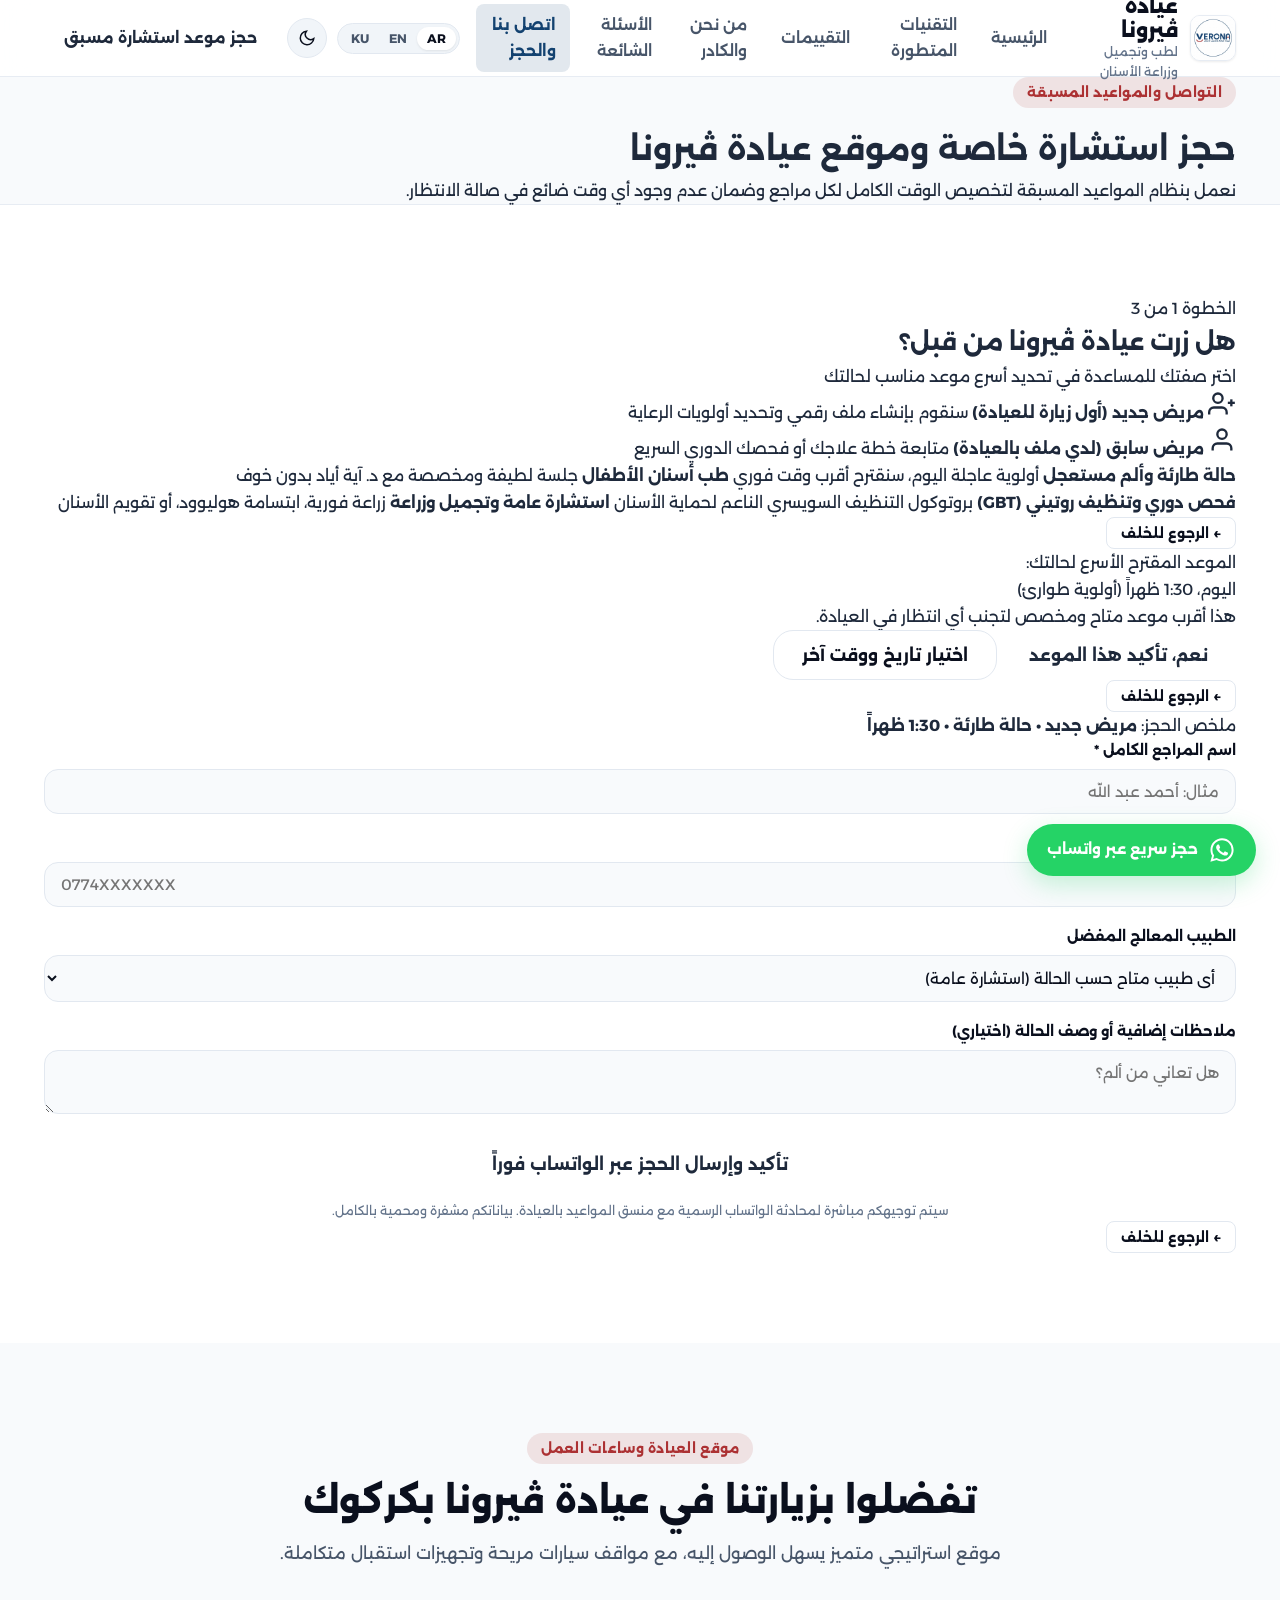
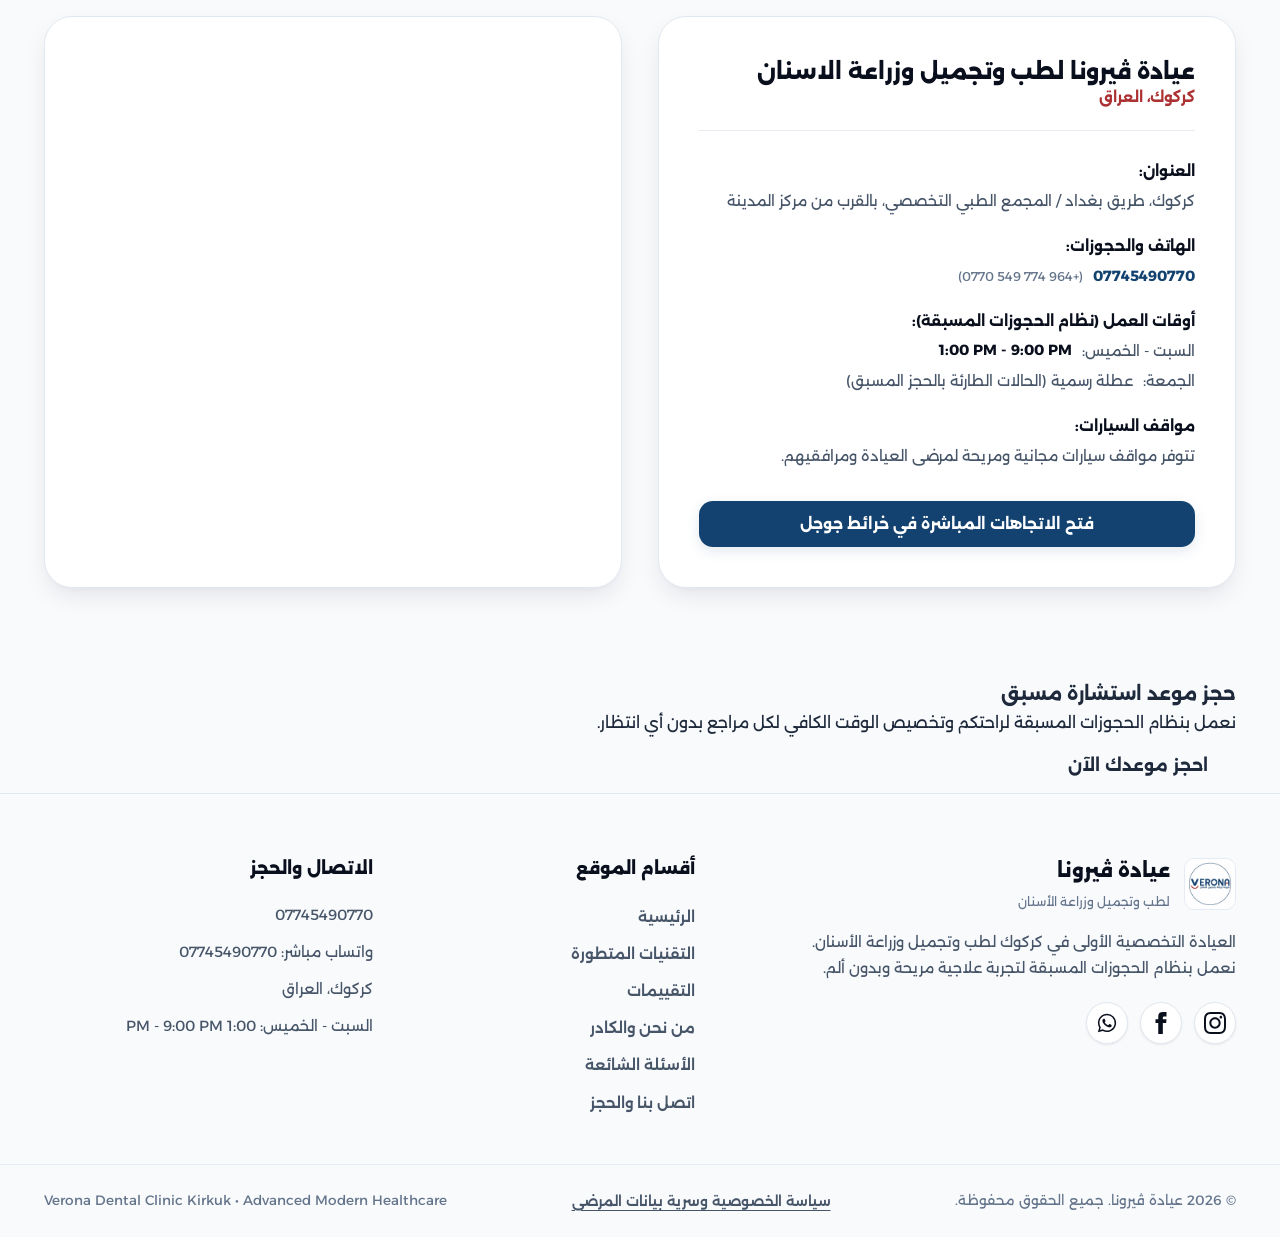
==== contact.html @ c7dfeefe "Revamp hero CTAs, redesign reviews to match Image 2, add FAQ matching Image 3, add doctors CV dropdo" ====
<!DOCTYPE html>
<html lang="ar" dir="rtl" data-theme="light">

<head>
  <meta charset="UTF-8">
  <meta name="viewport" content="width=device-width, initial-scale=1.0, maximum-scale=5.0">
  <meta http-equiv="X-UA-Compatible" content="ie=edge">

  <title>حجز موعد واتصل بنا | عيادة ڤيرونا لطب وتجميل وزراعة الاسنان | كركوك</title>
  <meta name="description"
    content="احجز موعدك المسبق في عيادة ڤيرونا التخصصية لطب وتجميل وزراعة الأسنان في كركوك. نظام مواعيد مسبقة دقيق بدون انتظار، أوقات العمل من 1:00 ظهراً إلى 9:00 مساءً.">
  <meta name="keywords"
    content="حجز موعد عيادة فيرونا, موقع عيادة فيرونا كركوك, اوقات عمل عيادة فيرونا, ارقام عيادة فيرونا, كركوك">

  <link rel="icon" type="image/jpeg" href="assets/logo-white-bg.jpg">
  <link rel="apple-touch-icon" href="assets/logo-white-bg.jpg">

  <link rel="preconnect" href="https://fonts.googleapis.com">
  <link rel="preconnect" href="https://fonts.gstatic.com" crossorigin>
  <link
    href="https://fonts.googleapis.com/css2?family=Alexandria:wght@300;400;500;600;700;800&family=Cinzel:wght@600;700;800&family=Plus+Jakarta+Sans:wght@400;500;600;700;800&family=Vazirmatn:wght@300;400;500;600;700;800&display=swap"
    rel="stylesheet">

  <link rel="stylesheet" href="styles.css">
</head>

<body>

  <nav class="main-navbar" id="navbar">
    <div class="container navbar-container">

      <a href="index.html" class="brand-link" aria-label="Verona Home">
        <img src="assets/logo-white-bg.jpg" alt="Verona Clinic Logo" class="brand-logo light-logo" width="46"
          height="46">
        <img src="assets/logo-black-bg.jpg" alt="Verona Clinic Logo" class="brand-logo dark-logo" width="46"
          height="46">
        <div class="brand-text">
          <span class="brand-name" data-i18n="brand_name">عيادة ڤيرونا</span>
          <span class="brand-subtitle" data-i18n="brand_tagline">لطب وتجميل وزراعة الأسنان</span>
        </div>
      </a>

      <div class="nav-menu" id="navMenu">
        <a href="index.html" class="nav-item" data-i18n="nav_home">الرئيسية</a>
        <a href="index.html#tech" class="nav-item" data-i18n="nav_tech">التقنيات المتطورة</a>
        <a href="index.html#reviews" class="nav-item" data-i18n="nav_reviews">التقييمات</a>
        <a href="index.html#about" class="nav-item" data-i18n="nav_about">من نحن والكادر</a>
        <a href="index.html#faq" class="nav-item" data-i18n="nav_faq">الأسئلة الشائعة</a>
        <a href="contact.html" class="nav-item active" data-i18n="nav_contact">اتصل بنا والحجز</a>
      </div>

      <div class="nav-actions">

        <div class="lang-switcher">
          <button type="button" class="lang-btn active" data-lang="ar" title="العربية">AR</button>
          <button type="button" class="lang-btn" data-lang="en" title="English">EN</button>
          <button type="button" class="lang-btn" data-lang="ku" title="کوردی سۆرانی">KU</button>
        </div>

        <button type="button" class="theme-toggle-btn" id="themeToggle" aria-label="Toggle Theme">
          <svg class="sun-icon" viewBox="0 0 24 24" fill="none" stroke="currentColor" stroke-width="2">
            <circle cx="12" cy="12" r="5"></circle>
            <line x1="12" y1="1" x2="12" y2="3"></line>
            <line x1="12" y1="21" x2="12" y2="23"></line>
            <line x1="4.22" y1="4.22" x2="5.64" y2="5.64"></line>
            <line x1="18.36" y1="18.36" x2="19.78" y2="19.78"></line>
            <line x1="1" y1="12" x2="3" y2="12"></line>
            <line x1="21" y1="12" x2="23" y2="12"></line>
            <line x1="4.22" y1="19.78" x2="5.64" y2="18.36"></line>
            <line x1="18.36" y1="5.64" x2="19.78" y2="4.22"></line>
          </svg>
          <svg class="moon-icon" viewBox="0 0 24 24" fill="none" stroke="currentColor" stroke-width="2">
            <path d="M21 12.79A9 9 0 1 1 11.21 3 7 7 0 0 0 21 12.79z"></path>
          </svg>
        </button>

        <a href="contact.html#booking" class="btn btn-green-nav nav-cta-btn" data-i18n="hero_book_cta">حجز موعد استشارة مسبق</a>

        <button type="button" class="mobile-toggle-btn" id="mobileMenuBtn" aria-label="Open Navigation Menu">
          <span></span><span></span><span></span>
        </button>
      </div>
    </div>

    <div class="mobile-nav-drawer" id="mobileDrawer">
      <div class="mobile-nav-links">
        <a href="index.html" class="mobile-nav-item" data-i18n="nav_home">الرئيسية</a>
        <a href="index.html#tech" class="mobile-nav-item" data-i18n="nav_tech">التقنيات المتطورة</a>
        <a href="index.html#reviews" class="mobile-nav-item" data-i18n="nav_reviews">التقييمات</a>
        <a href="index.html#about" class="mobile-nav-item" data-i18n="nav_about">من نحن والكادر</a>
        <a href="index.html#faq" class="mobile-nav-item" data-i18n="nav_faq">الأسئلة الشائعة</a>
        <a href="contact.html" class="mobile-nav-item active" data-i18n="nav_contact">اتصل بنا والحجز</a>
        <a href="contact.html#booking" class="btn btn-green-nav mobile-cta-btn" data-i18n="hero_book_cta">حجز موعد استشارة مسبق</a>
      </div>
    </div>
  </nav>

  <header class="page-header">
    <div class="container text-center">
      <span class="section-tag" data-i18n="contact_page_tag">التواصل والمواعيد المسبقة</span>
      <h1 class="page-title" data-i18n="contact_page_title">حجز استشارة خاصة وموقع عيادة ڤيرونا</h1>
      <p class="page-subtitle" data-i18n="contact_page_sub">
        نعمل بنظام المواعيد المسبقة لتخصيص الوقت الكامل لكل مراجع وضمان عدم وجود أي وقت ضائع في صالة الانتظار.
      </p>
    </div>
  </header>

  <section class="booking-section" id="booking">
    <div class="container">
      <div class="booking-wizard-card">
        <div class="wizard-header text-center">
          <span class="wizard-step-badge" id="wizardStepBadge" data-i18n="wizard_step_badge">الخطوة 1 من 3</span>
          <h2 class="wizard-title" id="wizardTitle" data-i18n="step1_title">هل زرت عيادة ڤيرونا من قبل؟</h2>
          <p class="wizard-sub" id="wizardSub" data-i18n="step1_sub">اختر صفتك للمساعدة في تحديد أسرع موعد مناسب لحالتك</p>
        </div>

        <form id="smartBookingForm" class="smart-booking-form">

          <div class="wizard-pane active" id="panePatientType">
            <div class="patient-type-grid">
              <button type="button" class="type-card" data-patient-type="new">
                <span class="type-icon-circle">
                  <svg viewBox="0 0 24 24" width="28" height="28" fill="none" stroke="currentColor" stroke-width="2">
                    <path d="M16 21v-2a4 4 0 0 0-4-4H5a4 4 0 0 0-4 4v2"></path>
                    <circle cx="8.5" cy="7" r="4"></circle>
                    <line x1="20" y1="8" x2="20" y2="14"></line>
                    <line x1="23" y1="11" x2="17" y2="11"></line>
                  </svg>
                </span>
                <strong class="type-title" data-i18n="opt_new_patient">مريض جديد (أول زيارة للعيادة)</strong>
                <span class="type-desc" data-i18n="opt_new_patient_desc">سنقوم بإنشاء ملف رقمي وتحديد أولويات الرعاية</span>
              </button>

              <button type="button" class="type-card" data-patient-type="returning">
                <span class="type-icon-circle">
                  <svg viewBox="0 0 24 24" width="28" height="28" fill="none" stroke="currentColor" stroke-width="2">
                    <path d="M20 21v-2a4 4 0 0 0-4-4H8a4 4 0 0 0-4 4v2"></path>
                    <circle cx="12" cy="7" r="4"></circle>
                  </svg>
                </span>
                <strong class="type-title" data-i18n="opt_returning_patient">مريض سابق (لدي ملف بالعيادة)</strong>
                <span class="type-desc" data-i18n="opt_returning_patient_desc">متابعة خطة علاجك أو فحصك الدوري السريع</span>
              </button>
            </div>
          </div>

          <div class="wizard-pane" id="paneCareReason">
            <div class="care-reason-grid">
              <button type="button" class="reason-card reason-emergency" data-care-category="emergency">
                <span class="reason-indicator indicator-red"></span>
                <div>
                  <strong class="reason-title" data-i18n="care_emergency">حالة طارئة وألم مستعجل</strong>
                  <span class="reason-desc" data-i18n="care_emergency_desc">أولوية عاجلة اليوم، سنقترح أقرب وقت فوري</span>
                </div>
              </button>

              <button type="button" class="reason-card" data-care-category="child">
                <span class="reason-indicator indicator-blue"></span>
                <div>
                  <strong class="reason-title" data-i18n="care_child">طب أسنان الأطفال</strong>
                  <span class="reason-desc" data-i18n="care_child_desc">جلسة لطيفة ومخصصة مع د. آية أياد بدون خوف</span>
                </div>
              </button>

              <button type="button" class="reason-card" data-care-category="recare">
                <span class="reason-indicator indicator-green"></span>
                <div>
                  <strong class="reason-title" data-i18n="care_recare">فحص دوري وتنظيف روتيني (GBT)</strong>
                  <span class="reason-desc" data-i18n="care_recare_desc">بروتوكول التنظيف السويسري الناعم لحماية الأسنان</span>
                </div>
              </button>

              <button type="button" class="reason-card" data-care-category="general">
                <span class="reason-indicator indicator-purple"></span>
                <div>
                  <strong class="reason-title" data-i18n="care_general">استشارة عامة وتجميل وزراعة</strong>
                  <span class="reason-desc" data-i18n="care_general_desc">زراعة فورية، ابتسامة هوليوود، أو تقويم الأسنان</span>
                </div>
              </button>
            </div>
            <div class="wizard-back-row">
              <button type="button" class="btn btn-outline btn-sm wizard-back-btn" data-back-to="panePatientType" data-i18n="btn_back">← الرجوع للخلف</button>
            </div>
          </div>

          <div class="wizard-pane" id="paneSlotSelection">
            <div class="suggested-slot-box">
              <span class="suggested-tag" data-i18n="suggested_slot_label">الموعد المقترح الأسرع لحالتك:</span>
              <div class="suggested-time-display" id="suggestedSlotText">اليوم، 1:30 ظهراً (أولوية طوارئ)</div>
              <p class="suggested-note" id="suggestedSlotNote">هذا أقرب موعد متاح ومخصص لتجنب أي انتظار في العيادة.</p>
              
              <div class="suggested-actions">
                <button type="button" class="btn btn-green-nav btn-lg" id="btnAcceptSuggested" data-i18n="btn_accept_suggested">نعم، تأكيد هذا الموعد</button>
                <button type="button" class="btn btn-outline btn-lg" id="btnShowCustomSlot" data-i18n="btn_choose_custom">اختيار تاريخ ووقت آخر</button>
              </div>
            </div>

            <div class="custom-slot-picker" id="customSlotPicker" hidden>
              <h4 class="picker-heading" data-i18n="custom_picker_heading">اختر التاريخ والفترة المناسبة (أوقات العمل 1:00 ظهراً - 9:00 مساءً)</h4>
              <div class="picker-row">
                <div class="form-group col-6">
                  <label for="bookingCustomDate" class="form-label" data-i18n="custom_date_label">اختر التاريخ المطلوب (السبت - الخميس)</label>
                  <input type="date" id="bookingCustomDate" class="form-input">
                </div>
                <div class="form-group col-6">
                  <label for="bookingCustomTime" class="form-label" data-i18n="custom_time_label">اختر الوقت المفضل</label>
                  <select id="bookingCustomTime" class="form-select">
                    <option value="1:00 PM">1:00 ظهراً</option>
                    <option value="1:30 PM">1:30 ظهراً</option>
                    <option value="2:00 PM">2:00 ظهراً</option>
                    <option value="2:30 PM">2:30 ظهراً</option>
                    <option value="3:00 PM">3:00 عصراً</option>
                    <option value="3:30 PM">3:30 عصراً</option>
                    <option value="4:00 PM">4:00 عصراً</option>
                    <option value="4:30 PM">4:30 عصراً</option>
                    <option value="5:00 PM">5:00 مساءً</option>
                    <option value="5:30 PM">5:30 مساءً</option>
                    <option value="6:00 PM">6:00 مساءً</option>
                    <option value="6:30 PM">6:30 مساءً</option>
                    <option value="7:00 PM">7:00 مساءً</option>
                    <option value="7:30 PM">7:30 مساءً</option>
                    <option value="8:00 PM">8:00 مساءً</option>
                    <option value="8:30 PM">8:30 مساءً</option>
                  </select>
                </div>
              </div>
              <button type="button" class="btn btn-green-nav btn-block" id="btnConfirmCustomSlot" data-i18n="btn_continue_to_details">متابعة لتأكيد بيانات المريض ←</button>
            </div>

            <div class="wizard-back-row">
              <button type="button" class="btn btn-outline btn-sm wizard-back-btn" id="btnBackFromSlot" data-i18n="btn_back">← الرجوع للخلف</button>
            </div>
          </div>

          <div class="wizard-pane" id="panePatientDetails">
            <div class="booking-summary-strip" id="bookingSummaryStrip">
              <span class="summary-label" data-i18n="summary_badge">ملخص الحجز:</span>
              <strong id="summaryText">مريض جديد • حالة طارئة • 1:30 ظهراً</strong>
            </div>

            <div class="form-group">
              <label for="wizardPatientName" class="form-label" data-i18n="form_name_label">اسم المراجع الكامل *</label>
              <input type="text" id="wizardPatientName" class="form-input" placeholder="مثال: أحمد عبد الله" required>
            </div>

            <div class="form-group">
              <label for="wizardPatientPhone" class="form-label" data-i18n="form_phone_label">رقم الهاتف (الواتساب) *</label>
              <input type="tel" id="wizardPatientPhone" class="form-input phone-ltr" placeholder="0774XXXXXXX" dir="ltr" required>
            </div>

            <div class="form-group">
              <label for="wizardDoctorSelect" class="form-label" data-i18n="form_doctor_label">الطبيب المعالج المفضل</label>
              <select id="wizardDoctorSelect" class="form-select">
                <option value="أي طبيب متاح حسب الحالة" data-i18n="doc_opt_any">أي طبيب متاح حسب الحالة (استشارة عامة)</option>
                <option value="د. أسامة الحسين - زراعة وتجميل الأسنان" data-i18n="doc_opt_osama">د. أسامة الحسين - زراعة وتجميل الأسنان</option>
                <option value="د. نور نصرالله - تقويم وتجميل الأسنان" data-i18n="doc_opt_noor">د. نور نصرالله - تقويم وتجميل الأسنان</option>
                <option value="د. زيد - جراحة الفم والفكين والزراعة" data-i18n="doc_opt_zaid">د. زيد - جراحة الفم والفكين والزراعة</option>
                <option value="د. محمد - علاج العصب والترميم المجهري" data-i18n="doc_opt_mohammed">د. محمد - علاج العصب والترميم المجهري</option>
                <option value="د. أنس - ابتسامة هوليوود والعدسات" data-i18n="doc_opt_anas">د. أنس - ابتسامة هوليوود والعدسات</option>
                <option value="د. آية أياد - طب أسنان الأطفال" data-i18n="doc_opt_aya">د. آية أياد - طب أسنان الأطفال</option>
              </select>
            </div>

            <div class="form-group">
              <label for="wizardNotes" class="form-label" data-i18n="form_notes_label">ملاحظات إضافية أو وصف الحالة (اختياري)</label>
              <textarea id="wizardNotes" class="form-textarea" rows="2" placeholder="هل تعاني من ألم؟"></textarea>
            </div>

            <button type="submit" class="btn btn-green-nav btn-block btn-lg" id="wizardSubmitBtn" data-i18n="btn_confirm_whatsapp">
              تأكيد وإرسال الحجز عبر الواتساب فوراً
            </button>
            
            <p class="form-disclaimer" data-i18n="form_disclaimer">
              سيتم توجيهكم مباشرة لمحادثة الواتساب الرسمية مع منسق المواعيد بالعيادة. بياناتكم مشفرة ومحمية بالكامل.
            </p>

            <div class="wizard-back-row">
              <button type="button" class="btn btn-outline btn-sm wizard-back-btn" data-back-to="paneSlotSelection" data-i18n="btn_back">← الرجوع لاختيار الوقت</button>
            </div>
          </div>

        </form>
      </div>
    </div>
  </section>

  <section class="location-section" id="location">
    <div class="container">
      <div class="section-header text-center">
        <span class="section-tag" data-i18n="location_tag">موقع العيادة وساعات العمل</span>
        <h2 class="section-title" data-i18n="location_title">تفضلوا بزيارتنا في عيادة ڤيرونا بكركوك</h2>
        <p class="section-subtitle" data-i18n="location_desc">
          موقع استراتيجي متميز يسهل الوصول إليه، مع مواقف سيارات مريحة وتجهيزات استقبال متكاملة.
        </p>
      </div>

      <div class="location-grid">

        <div class="location-info-card">
          <div class="info-card-header">
            <div>
              <h3 class="info-clinic-title" data-i18n="location_clinic_title">عيادة ڤيرونا لطب وتجميل وزراعة الاسنان</h3>
              <p class="info-clinic-city" data-i18n="location_clinic_city">كركوك، العراق</p>
            </div>
          </div>

          <div class="location-details-list">
            <div class="detail-item">
              <div class="detail-text">
                <strong data-i18n="loc_address_label">العنوان:</strong>
                <span data-i18n="loc_address_val">كركوك، طريق بغداد / المجمع الطبي التخصصي، بالقرب من مركز المدينة</span>
              </div>
            </div>

            <div class="detail-item">
              <div class="detail-text">
                <strong data-i18n="loc_phone_label">الهاتف والحجوزات:</strong>
                <a href="tel:07745490770" class="detail-link phone-ltr"><bdi dir="ltr">07745490770</bdi></a>
                <span class="intl-hint">(+964 774 549 0770)</span>
              </div>
            </div>

            <div class="detail-item">
              <div class="detail-text">
                <strong data-i18n="loc_hours_label">أوقات العمل (نظام الحجوزات المسبقة):</strong>
                <div class="hours-row">
                  <span data-i18n="hours_days">السبت - الخميس:</span>
                  <strong class="hours-val"><bdi dir="ltr">1:00 PM - 9:00 PM</bdi></strong>
                </div>
                <div class="hours-row">
                  <span data-i18n="hours_friday">الجمعة:</span>
                  <span class="hours-val" data-i18n="hours_fri_val">عطلة رسمية (الحالات الطارئة بالحجز المسبق)</span>
                </div>
              </div>
            </div>

            <div class="detail-item">
              <div class="detail-text">
                <strong data-i18n="loc_parking_label">مواقف السيارات:</strong>
                <span data-i18n="loc_parking_val">تتوفر مواقف سيارات مجانية ومريحة لمرضى العيادة ومرافقيهم.</span>
              </div>
            </div>
          </div>

          <div class="location-actions">
            <a href="https://www.google.com/maps/place/%D8%B9%D9%8A%D8%A7%D8%AF%D8%A9+%DA%A4%D9%8A%D8%B1%D9%88%D9%86%D8%A7+%D9%84%D8%B7%D8%A8+%D9%88+%D8%AA%D8%AC%D9%85%D9%8A%D9%84+%D9%88+%D8%B2%D8%B1%D8%A7%D8%B9%D8%A9+%D8%A7%D9%84%D8%A7%D8%B3%D9%86%D8%A7%D9%86%E2%80%AD/@35.4289309,44.3629447,17z/data=!3m1!4b1!4m6!3m5!1s0x1554d797b5e53797:0x9507788a23d69f08!8m2!3d35.4289309!4d44.3629447!16s%2Fg%2F11sc1wsrzy?authuser=1&entry=ttu&g_ep=EgoyMDI2MTAyMC4wIKXMDSoASAFQAw%3D%3D"
              target="_blank" rel="noopener noreferrer" class="btn btn-primary btn-block" data-i18n="btn_open_google_maps">
              فتح الاتجاهات المباشرة في خرائط جوجل
            </a>
          </div>
        </div>

        <div class="location-map-wrap">
          <iframe src="https://maps.google.com/maps?q=35.4289309,44.3629447&hl=ar&z=17&output=embed" width="100%"
            height="100%" allowfullscreen="" loading="lazy" referrerpolicy="no-referrer-when-downgrade"
            title="Verona Dental Clinic Kirkuk Location Map">
          </iframe>
        </div>
      </div>
    </div>
  </section>

  <section class="page-end-cta">
    <div class="container text-center">
      <h3 class="end-cta-title" data-i18n="end_cta_title">حجز موعد استشارة مسبق</h3>
      <p class="end-cta-desc" data-i18n="end_cta_desc">
        نعمل بنظام الحجوزات المسبقة لراحتكم وتخصيص الوقت الكافي لكل مراجع بدون أي انتظار.
      </p>
      <a href="contact.html#booking" class="btn btn-green-nav btn-lg" data-i18n="btn_end_book">احجز موعدك الآن</a>
    </div>
  </section>

  <footer class="site-footer">
    <div class="container footer-container">
      <div class="footer-col footer-brand-col">
        <div class="footer-logo-row">
          <img src="assets/logo-white-bg.jpg" alt="Verona Clinic Logo" class="footer-logo light-logo" width="52"
            height="52">
          <img src="assets/logo-black-bg.jpg" alt="Verona Clinic Logo" class="footer-logo dark-logo" width="52"
            height="52">
          <div>
            <h3 class="footer-title" data-i18n="brand_name">عيادة ڤيرونا</h3>
            <span class="footer-subtitle" data-i18n="brand_tagline">لطب وتجميل وزراعة الأسنان</span>
          </div>
        </div>
        <p class="footer-desc" data-i18n="footer_desc">
          العيادة التخصصية الأولى في كركوك لطب وتجميل وزراعة الأسنان. نعمل بنظام الحجوزات المسبقة لتجربة علاجية مريحة
          وبدون ألم.
        </p>
        <div class="footer-social-links">
          <a href="https://www.instagram.com/verona.kirkuk?igsh=dzFpeHZpZjNlZ2Fk" target="_blank"
            rel="noopener noreferrer" class="social-circle" aria-label="Instagram">
            <svg viewBox="0 0 24 24" fill="currentColor" width="20" height="20">
              <path
                d="M12 2.163c3.204 0 3.584.012 4.85.07 3.252.148 4.771 1.691 4.919 4.919.058 1.265.069 1.645.069 4.849 0 3.205-.012 3.584-.069 4.849-.149 3.225-1.664 4.771-4.919 4.919-1.266.058-1.644.07-4.85.07-3.204 0-3.584-.012-4.849-.07-3.26-.149-4.771-1.699-4.919-4.92-.058-1.265-.07-1.644-.07-4.849 0-3.204.013-3.583.07-4.849.149-3.227 1.664-4.771 4.919-4.919 1.266-.057 1.645-.069 4.849-.069zm0-2.163c-3.259 0-3.667.014-4.947.072-4.358.2-6.78 2.618-6.98 6.98-.059 1.281-.073 1.689-.073 4.948 0 3.259.014 3.668.072 4.948.2 4.358 2.618 6.78 6.98 6.98 1.281.058 1.689.072 4.948.072 3.259 0 3.668-.014 4.948-.072 4.354-.2 6.782-2.618 6.979-6.98.059-1.28.073-1.689.073-4.948 0-3.259-.014-3.667-.072-4.947-.196-4.354-2.617-6.78-6.979-6.98-1.281-.059-1.69-.073-4.949-.073zm0 5.838c-3.403 0-6.162 2.759-6.162 6.162s2.759 6.163 6.162 6.163 6.162-2.759 6.162-6.163c0-3.403-2.759-6.162-6.162-6.162zm0 10.162c-2.209 0-4-1.79-4-4 0-2.209 1.791-4 4-4s4 1.791 4 4c0 2.21-1.791 4-4 4zm6.406-11.845c-.796 0-1.441.645-1.441 1.44s.645 1.44 1.441 1.44c.795 0 1.439-.645 1.439-1.44s-.644-1.44-1.439-1.44z" />
            </svg>
          </a>
          <a href="https://www.facebook.com/verona.kirkuk/" target="_blank" rel="noopener noreferrer"
            class="social-circle" aria-label="Facebook">
            <svg viewBox="0 0 24 24" fill="currentColor" width="20" height="20">
              <path
                d="M9 8H6v4h3v12h5V12h3.642L18 8h-4V6.333C14 5.374 14.5 5 15.67 5H18V0h-3.808C10.597 0 9 1.583 9 4.615V8z" />
            </svg>
          </a>
          <a href="https://wa.me/9647745490770" target="_blank" rel="noopener noreferrer" class="social-circle"
            aria-label="WhatsApp">
            <svg viewBox="0 0 24 24" fill="currentColor" width="20" height="20">
              <path
                d="M19.05 4.91A9.816 9.816 0 0 0 12.04 2c-5.46 0-9.91 4.45-9.91 9.91 0 1.75.46 3.45 1.32 4.95L2.05 22l5.25-1.38c1.45.79 3.08 1.21 4.74 1.21 5.46 0 9.91-4.45 9.91-9.91 0-2.65-1.03-5.14-2.9-7.01zm-7.01 15.24c-1.48 0-2.93-.4-4.2-1.15l-.3-.18-3.12.82.83-3.04-.2-.31a8.188 8.188 0 0 1-1.26-4.38c0-4.54 3.7-8.24 8.24-8.24 2.2 0 4.27.86 5.82 2.42a8.183 8.183 0 0 1 2.41 5.83c.01 4.54-3.69 8.23-8.23 8.23zm4.52-6.16c-.25-.12-1.47-.72-1.69-.81-.23-.08-.39-.12-.56.12-.17.25-.64.81-.78.98-.15.17-.29.19-.54.06-.25-.12-1.05-.39-2-1.23-.74-.66-1.23-1.47-1.38-1.72-.14-.25-.02-.38.11-.51.11-.11.25-.29.37-.43.12-.15.17-.25.25-.42.08-.17.04-.31-.02-.44-.06-.12-.56-1.34-.76-1.84-.2-.48-.41-.42-.56-.43h-.48c-.17 0-.44.06-.66.31-.23.25-.88.86-.88 2.09s.9 2.43 1.02 2.6c.12.17 1.77 2.7 4.28 3.79.6.26 1.07.41 1.43.53.6.19 1.15.16 1.58.1.48-.07 1.47-.6 1.68-1.18.21-.58.21-1.07.15-1.18-.07-.12-.23-.19-.48-.31z" />
            </svg>
          </a>
        </div>
      </div>

      <div class="footer-col">
        <h4 class="footer-col-title" data-i18n="footer_nav_title">أقسام الموقع</h4>
        <ul class="footer-nav-list">
          <li><a href="index.html" class="footer-nav-btn" data-i18n="nav_home">الرئيسية</a></li>
          <li><a href="index.html#tech" class="footer-nav-btn" data-i18n="nav_tech">التقنيات المتطورة</a></li>
          <li><a href="index.html#reviews" class="footer-nav-btn" data-i18n="nav_reviews">التقييمات</a></li>
          <li><a href="index.html#about" class="footer-nav-btn" data-i18n="nav_about">من نحن والكادر</a></li>
          <li><a href="index.html#faq" class="footer-nav-btn" data-i18n="nav_faq">الأسئلة الشائعة</a></li>
          <li><a href="contact.html" class="footer-nav-btn" data-i18n="nav_contact">اتصل بنا والحجز</a></li>
        </ul>
      </div>

      <div class="footer-col">
        <h4 class="footer-col-title" data-i18n="footer_contact_title">الاتصال والحجز</h4>
        <div class="footer-contact-info">
          <p>
            <a href="tel:07745490770" class="phone-ltr"><bdi dir="ltr">07745490770</bdi></a>
          </p>
          <p>
            <a href="https://wa.me/9647745490770" target="_blank" rel="noopener noreferrer">واتساب مباشر: <bdi
                dir="ltr">07745490770</bdi></a>
          </p>
          <p>
            <span>كركوك، العراق</span>
          </p>
          <p>
            <span>السبت - الخميس: 1:00 PM - 9:00 PM</span>
          </p>
        </div>
      </div>
    </div>

    <div class="footer-bottom">
      <div class="container footer-bottom-container">
        <p class="copy-text">
          &copy; <span id="currentYear">2026</span> <span data-i18n="brand_name">عيادة ڤيرونا لطب وتجميل وزراعة
            الأسنان</span>. جميع الحقوق محفوظة.
        </p>
        <button type="button" class="footer-privacy-btn" id="privacyPolicyBtn" data-i18n="footer_privacy">
          سياسة الخصوصية وسرية بيانات المرضى
        </button>
        <p class="designer-text">
          Verona Dental Clinic Kirkuk • Advanced Modern Healthcare
        </p>
      </div>
    </div>
  </footer>

  <div class="privacy-modal" id="privacyModal" role="dialog" aria-modal="true" aria-labelledby="privacyModalTitle"
    hidden>
    <div class="privacy-modal-backdrop" id="privacyBackdrop"></div>
    <div class="privacy-modal-dialog">
      <div class="privacy-modal-header">
        <h3 class="privacy-modal-title" id="privacyModalTitle" data-i18n="privacy_title">سياسة الخصوصية وسرية بيانات المرضى</h3>
        <button type="button" class="privacy-modal-close" id="privacyCloseX" aria-label="Close">&times;</button>
      </div>
      <div class="privacy-modal-body">
        <p class="privacy-intro" data-i18n="privacy_intro">
          نلتزم في عيادة ڤيرونا التزاماً صارماً بأعلى معايير الأمانة الطبية وسرية بيانات مراجعينا الكرام.
        </p>
        <ul class="privacy-list">
          <li data-i18n="privacy_point_1">المعلومات الطبية والشخصية (الاسم، رقم الهاتف، التشخيص، صور الأشعة) تُعامل بسرية مهنية تامة ومحفوظة ضمن السجلات الطبية للعيادة فقط.</li>
          <li data-i18n="privacy_point_2">يتم استخدام رقم الهاتف للتواصل عبر الواتساب لتنسيق مواعيد الجلسات وإرسال التذكيرات والاستشارات الطبية المتعلقة بعلاجك فقط.</li>
          <li data-i18n="privacy_point_3">نضمن عدم بيع أو تأجير أو مشاركة بيانات مراجعينا مع أي طرف ثالث أو شركات إعلانية تحت أي ظرف.</li>
          <li data-i18n="privacy_point_4">حقوق المراجع: يحق لك في أي وقت تعديل بياناتك أو إلغاء مواعيدك أو طلب حذف بياناتك من خلال التواصل المباشر مع إدارة العيادة.</li>
        </ul>
      </div>
      <div class="privacy-modal-footer">
        <button type="button" class="btn btn-primary btn-sm" id="privacyCloseBtn" data-i18n="privacy_close_btn">إغلاق نافذة الخصوصية</button>
      </div>
    </div>
  </div>

  <a href="https://wa.me/9647745490770?text=%D9%85%D8%B1%D8%AD%D8%A8%D8%A7%D9%8B%20%D8%B9%D9%8A%D8%A7%D8%AF%D8%A9%20%DA%A4%D9%8A%D8%B1%D9%88%D9%86%D8%A7%D8%8C%20%D8%A3%D9%88%D8%AF%20%D8%AD%D8%AC%D8%B2%20%D9%85%D9%88%D8%B9%D8%AF%20%D8%A7%D8%B3%D8%AA%D8%B4%D8%A7%D8%B1%D8%A9"
    target="_blank" rel="noopener noreferrer" class="floating-wa-btn" aria-label="Chat on WhatsApp">
    <svg viewBox="0 0 24 24" fill="currentColor" width="28" height="28">
      <path
        d="M19.05 4.91A9.816 9.816 0 0 0 12.04 2c-5.46 0-9.91 4.45-9.91 9.91 0 1.75.46 3.45 1.32 4.95L2.05 22l5.25-1.38c1.45.79 3.08 1.21 4.74 1.21 5.46 0 9.91-4.45 9.91-9.91 0-2.65-1.03-5.14-2.9-7.01zm-7.01 15.24c-1.48 0-2.93-.4-4.2-1.15l-.3-.18-3.12.82.83-3.04-.2-.31a8.188 8.188 0 0 1-1.26-4.38c0-4.54 3.7-8.24 8.24-8.24 2.2 0 4.27.86 5.82 2.42a8.183 8.183 0 0 1 2.41 5.83c.01 4.54-3.69 8.23-8.23 8.23zm4.52-6.16c-.25-.12-1.47-.72-1.69-.81-.23-.08-.39-.12-.56.12-.17.25-.64.81-.78.98-.15.17-.29.19-.54.06-.25-.12-1.05-.39-2-1.23-.74-.66-1.23-1.47-1.38-1.72-.14-.25-.02-.38.11-.51.11-.11.25-.29.37-.43.12-.15.17-.25.25-.42.08-.17.04-.31-.02-.44-.06-.12-.56-1.34-.76-1.84-.2-.48-.41-.42-.56-.43h-.48c-.17 0-.44.06-.66.31-.23.25-.88.86-.88 2.09s.9 2.43 1.02 2.6c.12.17 1.77 2.7 4.28 3.79.6.26 1.07.41 1.43.53.6.19 1.15.16 1.58.1.48-.07 1.47-.6 1.68-1.18.21-.58.21-1.07.15-1.18-.07-.12-.23-.19-.48-.31z" />
    </svg>
    <span class="floating-wa-label" data-i18n="wa_quick_label">حجز سريع عبر واتساب</span>
  </a>

  <script src="script.js"></script>
</body>

</html>
---- styles.css ----
:root {
  
  --font-ar: 'Alexandria', -apple-system, BlinkMacSystemFont, 'Segoe UI', Tahoma, sans-serif;
  --font-ku: 'Vazirmatn', -apple-system, BlinkMacSystemFont, Tahoma, sans-serif;
  --font-en: 'Plus Jakarta Sans', -apple-system, BlinkMacSystemFont, 'Segoe UI', Roboto, sans-serif;
  --font-serif: 'Cinzel', Georgia, serif;

  --font-primary: var(--font-ar);

  --color-canvas-base: #f8fafc;
  --color-canvas-card: #ffffff;
  --color-canvas-elevated: #ffffff;
  --color-canvas-subtle: #f1f5f9;
  --color-glass-surface: rgba(255, 255, 255, 0.88);

  --color-text-headline: #0a0f1d;
  --color-text-body: #1e293b;
  --color-text-muted: #475569;
  --color-text-subtle: #64748b;
  --color-border-main: #e2e8f0;
  --color-border-subtle: rgba(226, 232, 240, 0.8);
  --color-border-hover: #cbd5e1;

  --color-brand-sapphire: #134270;
  
  --color-brand-sapphire-light: #1a5b99;
  --color-brand-sapphire-glow: rgba(19, 66, 112, 0.12);

  --color-brand-ruby: #ac3133;
  
  --color-brand-ruby-hover: #962a2c;
  --color-brand-ruby-glow: rgba(172, 49, 51, 0.12);

  --color-accent-gold: #d4af37;
  
  --color-accent-gold-bg: rgba(212, 175, 55, 0.12);

  --color-wa: #25d366;
  
  --color-wa-hover: #1eb857;
  --color-wa-glow: rgba(37, 211, 102, 0.25);

  --shadow-sm: 0 1px 3px rgba(10, 15, 29, 0.05), 0 1px 2px rgba(10, 15, 29, 0.03);
  --shadow-md: 0 4px 6px -1px rgba(10, 15, 29, 0.07), 0 2px 4px -2px rgba(10, 15, 29, 0.04);
  --shadow-lg: 0 10px 25px -3px rgba(10, 15, 29, 0.09), 0 4px 6px -4px rgba(10, 15, 29, 0.04);
  --shadow-xl: 0 20px 35px -5px rgba(10, 15, 29, 0.12), 0 8px 10px -6px rgba(10, 15, 29, 0.05);

  --radius-sm: 8px;
  --radius-md: 14px;
  --radius-lg: 20px;
  --radius-xl: 28px;
  --radius-pill: 9999px;

  --transition-fast: 160ms cubic-bezier(0.4, 0, 0.2, 1);
  --transition-smooth: 280ms cubic-bezier(0.16, 1, 0.3, 1);
}

[data-theme="dark"] {
  
  --color-canvas-base: #070a12;
  --color-canvas-card: #0d131f;
  --color-canvas-elevated: #121927;
  --color-canvas-subtle: #172133;
  --color-glass-surface: rgba(13, 19, 31, 0.88);

  --color-text-headline: #ffffff;
  --color-text-body: #e2e8f0;
  --color-text-muted: #94a3b8;
  --color-text-subtle: #64748b;
  --color-border-main: rgba(255, 255, 255, 0.1);
  --color-border-subtle: rgba(255, 255, 255, 0.05);
  --color-border-hover: rgba(255, 255, 255, 0.2);

  --color-brand-sapphire: #38bdf8;
  --color-brand-sapphire-light: #60a5fa;
  --color-brand-sapphire-glow: rgba(56, 189, 248, 0.18);

  --color-brand-ruby: #fb7185;
  --color-brand-ruby-hover: #f43f5e;
  --color-brand-ruby-glow: rgba(251, 113, 133, 0.2);

  --color-accent-gold: #facc15;
  --color-accent-gold-bg: rgba(250, 204, 21, 0.15);

  --shadow-sm: 0 2px 4px rgba(0, 0, 0, 0.3);
  --shadow-md: 0 6px 12px rgba(0, 0, 0, 0.4);
  --shadow-lg: 0 15px 30px rgba(0, 0, 0, 0.5);
  --shadow-xl: 0 25px 45px rgba(0, 0, 0, 0.65);
}

html[lang="ar"] {
  --font-primary: var(--font-ar);
  font-family: var(--font-ar);
}

html[lang="ku"] {
  --font-primary: var(--font-ku);
  font-family: var(--font-ku);
}

html[lang="en"] {
  --font-primary: var(--font-en);
  font-family: var(--font-en);
}

html[lang="en"] .hero-title,
html[lang="en"] .section-title,
html[lang="en"] .brand-name {
  font-family: var(--font-serif);
  letter-spacing: 0.02em;
}

bdi,
.bdi,
[dir="ltr"],
.phone-ltr,
.bdi-num {
  direction: ltr !important;
  unicode-bidi: isolate !important;
  text-align: left;
  display: inline-block;
}

*,
*::before,
*::after {
  box-sizing: border-box;
  margin: 0;
  padding: 0;
}

html {
  scroll-behavior: smooth;
  font-size: 16px;
  -webkit-text-size-adjust: 100%;
  overflow-x: hidden;
  max-width: 100vw;
}

body {
  background-color: var(--color-canvas-base);
  color: var(--color-text-body);
  font-family: var(--font-primary);
  line-height: 1.7;
  overflow-x: hidden;
  max-width: 100vw;
  width: 100%;
  transition: background-color var(--transition-smooth), color var(--transition-smooth);
}

img {
  max-width: 100%;
  height: auto;
  display: block;
}

button {
  cursor: pointer;
  border: none;
  background: none;
  font-family: inherit;
  font-size: inherit;
  color: inherit;
  transition: all var(--transition-fast);
}

a {
  color: inherit;
  text-decoration: none;
  transition: color var(--transition-fast);
}

.container {
  width: 100%;
  max-width: 1240px;
  margin-left: auto;
  margin-right: auto;
  padding-left: 24px;
  padding-right: 24px;
}

.top-bar {
  background: var(--color-canvas-card);
  border-bottom: 1px solid var(--color-border-subtle);
  font-size: 0.85rem;
  padding: 8px 0;
  position: relative;
  z-index: 101;
}

.top-bar-container {
  display: flex;
  align-items: center;
  justify-content: space-between;
  flex-wrap: wrap;
  gap: 12px;
}

.top-bar-rating {
  display: flex;
  align-items: center;
  gap: 8px;
}

.top-bar-rating .stars {
  color: var(--color-accent-gold);
  letter-spacing: 2px;
}

.top-bar-contact {
  display: flex;
  align-items: center;
  gap: 18px;
}

.top-link {
  display: inline-flex;
  align-items: center;
  gap: 6px;
  font-weight: 600;
  color: var(--color-text-headline);
}

.top-link:hover {
  color: var(--color-brand-sapphire);
}

.top-icon {
  width: 14px;
  height: 14px;
  stroke: var(--color-brand-ruby);
}

.top-socials {
  display: flex;
  align-items: center;
  gap: 10px;
}

.social-top-link {
  color: var(--color-text-muted);
  display: flex;
  align-items: center;
  justify-content: center;
  padding: 4px;
  border-radius: 4px;
  transition: all var(--transition-fast);
}

.social-top-link:hover {
  color: var(--color-brand-ruby);
  transform: translateY(-1px);
}

.main-navbar {
  position: sticky;
  top: 0;
  left: 0;
  right: 0;
  background: var(--color-glass-surface);
  backdrop-filter: blur(14px);
  -webkit-backdrop-filter: blur(14px);
  border-bottom: 1px solid var(--color-border-subtle);
  z-index: 100;
  transition: all var(--transition-fast);
}

.navbar-container {
  display: flex;
  align-items: center;
  justify-content: space-between;
  height: 76px;
  gap: 16px;
}

.brand-link {
  display: flex;
  align-items: center;
  gap: 12px;
  text-align: right;
}

html[dir="ltr"] .brand-link {
  text-align: left;
}

.brand-logo {
  border-radius: 10px;
  object-fit: cover;
  box-shadow: var(--shadow-sm);
  border: 1px solid var(--color-border-subtle);
}

[data-theme="light"] .dark-logo {
  display: none;
}

[data-theme="light"] .light-logo {
  display: block;
}

[data-theme="dark"] .light-logo {
  display: none;
}

[data-theme="dark"] .dark-logo {
  display: block;
}

.brand-text {
  display: flex;
  flex-direction: column;
}

.brand-name {
  font-size: 1.25rem;
  font-weight: 800;
  color: var(--color-text-headline);
  line-height: 1.2;
}

.brand-subtitle {
  font-size: 0.75rem;
  color: var(--color-text-subtle);
  font-weight: 500;
}

.nav-menu {
  display: flex;
  align-items: center;
  gap: 6px;
}

.nav-item {
  padding: 8px 14px;
  font-size: 0.95rem;
  font-weight: 600;
  color: var(--color-text-muted);
  border-radius: var(--radius-sm);
  position: relative;
  transition: all var(--transition-fast);
}

.nav-item:hover {
  color: var(--color-text-headline);
  background: var(--color-canvas-subtle);
}

.nav-item.active {
  color: var(--color-brand-sapphire);
  font-weight: 700;
  background: var(--color-brand-sapphire-glow);
}

.nav-actions {
  display: flex;
  align-items: center;
  gap: 10px;
}

.lang-switcher {
  display: flex;
  align-items: center;
  background: var(--color-canvas-subtle);
  border: 1px solid var(--color-border-main);
  border-radius: var(--radius-pill);
  padding: 3px;
}

.lang-btn {
  padding: 4px 10px;
  font-size: 0.78rem;
  font-weight: 700;
  border-radius: var(--radius-pill);
  color: var(--color-text-muted);
}

.lang-btn.active {
  background: var(--color-canvas-card);
  color: var(--color-text-headline);
  box-shadow: var(--shadow-sm);
}

.theme-toggle-btn {
  width: 40px;
  height: 40px;
  display: flex;
  align-items: center;
  justify-content: center;
  border-radius: var(--radius-pill);
  background: var(--color-canvas-subtle);
  border: 1px solid var(--color-border-main);
  color: var(--color-text-headline);
}

.theme-toggle-btn:hover {
  transform: rotate(15deg);
}

[data-theme="light"] .moon-icon {
  display: block;
  width: 18px;
  height: 18px;
}

[data-theme="light"] .sun-icon {
  display: none;
}

[data-theme="dark"] .sun-icon {
  display: block;
  width: 18px;
  height: 18px;
}

[data-theme="dark"] .moon-icon {
  display: none;
}

.btn {
  display: inline-flex;
  align-items: center;
  justify-content: center;
  gap: 8px;
  padding: 10px 20px;
  font-size: 0.95rem;
  font-weight: 700;
  border-radius: var(--radius-md);
  text-align: center;
  transition: all var(--transition-fast);
  white-space: nowrap;
}

.btn-icon {
  font-size: 1.1em;
}

.btn-primary {
  background: var(--color-brand-sapphire);
  color: #ffffff !important;
  box-shadow: 0 4px 14px var(--color-brand-sapphire-glow);
}

.btn-primary:hover {
  opacity: 0.94;
  transform: translateY(-2px);
  box-shadow: 0 6px 20px var(--color-brand-sapphire-glow);
}

.btn-whatsapp {
  background: var(--color-wa);
  color: #ffffff !important;
  box-shadow: 0 4px 14px var(--color-wa-glow);
}

.btn-whatsapp:hover {
  background: var(--color-wa-hover);
  transform: translateY(-2px);
  box-shadow: 0 6px 20px var(--color-wa-glow);
}

.btn-outline {
  border: 1px solid var(--color-border-main);
  background: var(--color-canvas-card);
  color: var(--color-text-headline);
}

.btn-outline:hover {
  border-color: var(--color-brand-sapphire);
  color: var(--color-brand-sapphire);
  background: var(--color-brand-sapphire-glow);
}

.btn-lg {
  padding: 14px 28px;
  font-size: 1.05rem;
  border-radius: var(--radius-lg);
}

.btn-sm {
  padding: 7px 14px;
  font-size: 0.85rem;
  border-radius: var(--radius-sm);
}

.btn-block {
  width: 100%;
}

.mobile-toggle-btn {
  display: none;
  flex-direction: column;
  justify-content: center;
  align-items: center;
  width: 40px;
  height: 40px;
  gap: 5px;
  border-radius: var(--radius-sm);
  background: var(--color-canvas-subtle);
  border: 1px solid var(--color-border-main);
}

.mobile-toggle-btn span {
  width: 20px;
  height: 2px;
  background: var(--color-text-headline);
  border-radius: 2px;
  transition: all var(--transition-fast);
}

.mobile-nav-drawer {
  display: none;
  background: var(--color-canvas-card);
  border-bottom: 1px solid var(--color-border-main);
  padding: 20px 24px;
  box-shadow: var(--shadow-lg);
  max-height: calc(100vh - 70px);
  overflow-y: auto;
  -webkit-overflow-scrolling: touch;
}

.mobile-nav-drawer.open {
  display: block;
}

.mobile-nav-links {
  display: flex;
  flex-direction: column;
  gap: 10px;
}

.mobile-nav-item {
  width: 100%;
  text-align: right;
  padding: 12px 16px;
  font-size: 1.05rem;
  font-weight: 600;
  border-radius: var(--radius-sm);
}

html[dir="ltr"] .mobile-nav-item {
  text-align: left;
}

.mobile-nav-item:hover,
.mobile-nav-item.active {
  background: var(--color-brand-sapphire-glow);
  color: var(--color-brand-sapphire);
}

.mobile-cta-btn {
  margin-top: 10px;
  width: 100%;
}

.section-header {
  margin-bottom: 48px;
}

.section-header.text-center {
  text-align: center;
  max-width: 820px;
  margin-left: auto;
  margin-right: auto;
}

.section-tag {
  display: inline-block;
  padding: 4px 14px;
  background: var(--color-brand-ruby-glow);
  color: var(--color-brand-ruby);
  border-radius: var(--radius-pill);
  font-size: 0.85rem;
  font-weight: 700;
  margin-bottom: 14px;
  letter-spacing: 0.02em;
}

.section-title {
  font-size: 2.2rem;
  font-weight: 800;
  color: var(--color-text-headline);
  line-height: 1.3;
  margin-bottom: 14px;
}

.section-subtitle {
  font-size: 1.05rem;
  color: var(--color-text-muted);
  line-height: 1.8;
}

.hero-section {
  position: relative;
  padding: 60px 0 80px;
  overflow: hidden;
}

.hero-backdrop-glow {
  position: absolute;
  top: -100px;
  right: -50px;
  width: 500px;
  height: 500px;
  border-radius: 50%;
  background: radial-gradient(circle, var(--color-brand-sapphire-glow) 0%, transparent 70%);
  pointer-events: none;
  z-index: 0;
}

.hero-container {
  display: grid;
  grid-template-columns: 1.15fr 0.85fr;
  align-items: center;
  gap: clamp(20px, 3.5vw, 48px);
  position: relative;
  z-index: 1;
}

.hero-content {
  min-width: 0;
  width: 100%;
}

.hero-visual {
  min-width: 0;
  width: 100%;
}

.trust-pill {
  display: inline-flex;
  align-items: center;
  gap: 10px;
  padding: 6px 16px;
  background: var(--color-canvas-card);
  border: 1px solid var(--color-border-main);
  border-radius: var(--radius-pill);
  box-shadow: var(--shadow-sm);
  margin-bottom: 24px;
  cursor: pointer;
  transition: all var(--transition-fast);
}

.trust-pill:hover {
  transform: translateY(-2px);
  border-color: var(--color-accent-gold);
}

.trust-pill .rating-stars {
  color: var(--color-accent-gold);
}

.trust-pill .trust-text {
  font-size: 0.88rem;
  color: var(--color-text-headline);
}

.hero-title {
  margin-bottom: 20px;
}

.title-sub {
  display: block;
  font-size: 1.1rem;
  color: var(--color-brand-ruby);
  font-weight: 700;
  margin-bottom: 6px;
}

.title-main {
  display: block;
  font-size: clamp(1.85rem, 3.4vw, 2.75rem);
  font-weight: 800;
  line-height: 1.3;
  color: var(--color-text-headline);
  word-break: normal;
  overflow-wrap: break-word;
}

.hero-lead {
  font-size: 1.12rem;
  color: var(--color-text-muted);
  line-height: 1.85;
  margin-bottom: 32px;
}

.hero-cta-group {
  display: flex;
  align-items: center;
  flex-wrap: wrap;
  gap: 14px;
  margin-bottom: 36px;
}

.hero-stats-strip {
  display: grid;
  grid-template-columns: repeat(4, 1fr);
  gap: 12px;
  padding-top: 24px;
  border-top: 1px solid var(--color-border-subtle);
}

.stat-badge {
  display: flex;
  flex-direction: column;
}

.stat-value {
  font-size: 1.5rem;
  font-weight: 800;
  color: var(--color-text-headline);
  line-height: 1.2;
}

.stat-label {
  font-size: 0.78rem;
  color: var(--color-text-subtle);
  font-weight: 600;
}

.hero-visual {
  position: relative;
}

.hero-video-wrapper {
  position: relative;
  border-radius: var(--radius-xl);
  overflow: hidden;
  box-shadow: var(--shadow-xl);
  border: 1px solid var(--color-border-main);
  background: #000000;
  height: 480px;
  display: flex;
  align-items: center;
  justify-content: center;
}

.hero-main-video {
  width: 100%;
  height: 100%;
  object-fit: cover;
  display: block;
  opacity: 1;
  transition: opacity 0.8s cubic-bezier(0.4, 0, 0.2, 1);
  background: #000000;
}

.hero-main-video.video-looping-fade {
  opacity: 0.18;
}

.hero-video-overlay-glow {
  position: absolute;
  inset: 0;
  pointer-events: none;
  border-radius: var(--radius-xl);
  box-shadow: inset 0 0 40px rgba(0, 0, 0, 0.25);
  border: 1px solid rgba(255, 255, 255, 0.12);
}

.medical-tech-section {
  padding: 90px 0;
  background: var(--color-canvas-card);
  border-top: 1px solid var(--color-border-subtle);
  border-bottom: 1px solid var(--color-border-subtle);
}

.tech-grid {
  display: grid;
  grid-template-columns: repeat(2, 1fr);
  gap: 32px;
}

.tech-card {
  background: var(--color-canvas-base);
  border: 1px solid var(--color-border-main);
  border-radius: var(--radius-xl);
  overflow: hidden;
  display: flex;
  flex-direction: column;
  transition: all var(--transition-smooth);
}

.tech-card:hover {
  transform: translateY(-6px);
  box-shadow: var(--shadow-xl);
  border-color: var(--color-brand-sapphire);
}

.tech-card-image-wrap {
  position: relative;
  height: 280px;
  background: #000;
  overflow: hidden;
}

.tech-card-img {
  width: 100%;
  height: 100%;
  object-fit: cover;
  transition: transform var(--transition-smooth);
}

.tech-card:hover .tech-card-img {
  transform: scale(1.04);
}

.tech-card-badge {
  position: absolute;
  top: 16px;
  right: 16px;
  background: rgba(10, 15, 29, 0.75);
  backdrop-filter: blur(8px);
  color: #ffffff;
  padding: 6px 14px;
  border-radius: var(--radius-pill);
  font-size: 0.8rem;
  font-weight: 700;
  border: 1px solid rgba(255, 255, 255, 0.15);
}

html[dir="ltr"] .tech-card-badge {
  right: auto;
  left: 16px;
}

.tech-card-body {
  padding: 32px;
  display: flex;
  flex-direction: column;
  flex: 1;
}

.tech-badge-inline {
  display: inline-block;
  align-self: flex-start;
  padding: 4px 12px;
  background: var(--color-brand-sapphire-glow);
  color: var(--color-brand-sapphire);
  border-radius: var(--radius-pill);
  font-size: 0.8rem;
  font-weight: 700;
  margin-bottom: 12px;
}

.tech-title {
  font-size: 1.45rem;
  font-weight: 800;
  color: var(--color-text-headline);
  margin-bottom: 12px;
  line-height: 1.35;
}

.tech-en-title {
  display: block;
  font-size: 0.82rem;
  color: var(--color-text-subtle);
  font-weight: 500;
  margin-top: 4px;
}

.tech-quote {
  padding: 12px 16px;
  background: var(--color-canvas-card);
  border-right: 4px solid var(--color-brand-ruby);
  border-radius: var(--radius-sm);
  font-weight: 700;
  color: var(--color-brand-ruby);
  font-size: 0.95rem;
  margin-bottom: 16px;
}

html[dir="ltr"] .tech-quote {
  border-right: none;
  border-left: 4px solid var(--color-brand-ruby);
}

.tech-text {
  font-size: 0.96rem;
  color: var(--color-text-muted);
  line-height: 1.75;
  margin-bottom: 20px;
}

.tech-benefits {
  list-style: none;
  margin-bottom: 24px;
  display: flex;
  flex-direction: column;
  gap: 10px;
}

.tech-benefits li {
  display: flex;
  align-items: center;
  gap: 10px;
  font-size: 0.92rem;
  font-weight: 600;
  color: var(--color-text-headline);
}

.benefit-icon {
  width: 20px;
  height: 20px;
  background: var(--color-brand-sapphire-glow);
  color: var(--color-brand-sapphire);
  border-radius: 50%;
  display: flex;
  align-items: center;
  justify-content: center;
  font-size: 0.75rem;
  font-weight: 800;
  flex-shrink: 0;
}

.tech-card-footer {
  margin-top: auto;
}

.reviews-section {
  padding: 90px 0;
}

.google-rating-banner {
  background: var(--color-canvas-card);
  border: 1px solid var(--color-border-main);
  border-radius: var(--radius-xl);
  padding: 36px 40px;
  box-shadow: var(--shadow-md);
  display: grid;
  grid-template-columns: auto 1fr auto;
  align-items: center;
  gap: 32px;
  margin-bottom: 48px;
}

.google-score-line {
  display: flex;
  align-items: center;
  gap: 16px;
  margin-bottom: 8px;
}

.huge-score {
  font-size: 3rem;
  font-weight: 900;
  line-height: 1;
  color: var(--color-text-headline);
}

.stars-gold {
  color: var(--color-accent-gold);
  font-size: 1.3rem;
  letter-spacing: 2px;
}

.score-meta {
  font-size: 0.88rem;
  color: var(--color-text-subtle);
  font-weight: 600;
}

.google-banner-text {
  font-size: 0.96rem;
  color: var(--color-text-muted);
}

.reviews-carousel-wrapper {
  position: relative;
  display: flex;
  align-items: center;
  gap: 16px;
  margin-bottom: 24px;
}

.reviews-carousel-track-container {
  flex: 1;
  overflow: hidden;
  padding: 8px 4px;
}

.reviews-carousel-track {
  display: flex;
  gap: 24px;
  transition: transform 0.45s cubic-bezier(0.25, 1, 0.5, 1);
  will-change: transform;
}

.reviews-carousel-track .review-card {
  flex: 0 0 calc((100% - 48px) / 3);
  min-width: 0;
  box-sizing: border-box;
}

@media (max-width: 1024px) {
  .reviews-carousel-track .review-card {
    flex: 0 0 calc((100% - 24px) / 2);
  }
}

@media (max-width: 640px) {
  .reviews-carousel-track .review-card {
    flex: 0 0 100%;
  }

  .reviews-carousel-wrapper {
    gap: 8px;
  }

  .carousel-arrow {
    width: 38px;
    height: 38px;
  }
}

.carousel-arrow {
  width: 46px;
  height: 46px;
  border-radius: 50%;
  background: var(--color-canvas-card);
  border: 1px solid var(--color-border-main);
  color: var(--color-text-headline);
  display: flex;
  align-items: center;
  justify-content: center;
  cursor: pointer;
  box-shadow: var(--shadow-sm);
  transition: all var(--transition-fast);
  flex-shrink: 0;
  z-index: 2;
}

.carousel-arrow:hover {
  background: var(--color-brand-sapphire);
  color: #ffffff;
  border-color: var(--color-brand-sapphire);
  box-shadow: 0 4px 14px var(--color-brand-sapphire-glow);
  transform: scale(1.08);
}

.carousel-arrow:active {
  transform: scale(0.96);
}

html[dir="ltr"] .carousel-arrow svg {
  transform: rotate(180deg);
}

.reviews-carousel-dots {
  display: flex;
  align-items: center;
  justify-content: center;
  gap: 8px;
  margin-bottom: 60px;
}

.carousel-dot {
  width: 8px;
  height: 8px;
  border-radius: 50%;
  background: var(--color-border-main);
  border: none;
  padding: 0;
  cursor: pointer;
  transition: all var(--transition-fast);
}

.carousel-dot.active {
  width: 26px;
  border-radius: var(--radius-pill);
  background: var(--color-brand-sapphire);
  box-shadow: 0 2px 8px var(--color-brand-sapphire-glow);
}

.review-card {
  background: var(--color-canvas-card);
  border: 1px solid var(--color-border-main);
  border-radius: var(--radius-lg);
  padding: 28px;
  box-shadow: var(--shadow-sm);
  display: flex;
  flex-direction: column;
  transition: all var(--transition-fast);
}

.review-card:hover {
  transform: translateY(-4px);
  box-shadow: var(--shadow-md);
  border-color: var(--color-border-hover);
}

.review-card-header {
  display: flex;
  align-items: center;
  justify-content: space-between;
  margin-bottom: 16px;
}

.review-author {
  display: flex;
  align-items: center;
  gap: 12px;
}

.review-avatar {
  width: 42px;
  height: 42px;
  border-radius: 50%;
  background: var(--color-brand-sapphire);
  color: #ffffff;
  display: flex;
  align-items: center;
  justify-content: center;
  font-weight: 700;
  font-size: 1.1rem;
}

.author-name {
  font-size: 0.98rem;
  font-weight: 700;
  color: var(--color-text-headline);
}

.review-stars {
  color: var(--color-accent-gold);
  font-size: 0.85rem;
}

.review-date {
  font-size: 0.78rem;
  color: var(--color-text-subtle);
}

.review-body {
  font-size: 0.92rem;
  color: var(--color-text-body);
  line-height: 1.7;
  margin-bottom: 20px;
  flex: 1;
}

.review-badge-verified {
  display: flex;
  align-items: center;
  gap: 6px;
  font-size: 0.78rem;
  color: var(--color-text-subtle);
  font-weight: 600;
  padding-top: 12px;
  border-top: 1px solid var(--color-border-subtle);
}

.transformation-header {
  margin-bottom: 32px;
  text-align: center;
}

.transformation-title {
  font-size: 1.8rem;
  font-weight: 800;
  color: var(--color-text-headline);
  margin-bottom: 10px;
}

.transformation-sub {
  font-size: 0.98rem;
  color: var(--color-text-muted);
}

.comparison-img {
  position: absolute;
  top: 0;
  left: 0;
  width: 100%;
  height: 100%;
  object-fit: cover;
  pointer-events: none;
}

.comparison-clipped {
  position: absolute;
  top: 0;
  left: 0;
  width: 100%;
  height: 100%;
  overflow: hidden;
  z-index: 2;
  clip-path: inset(0 calc(100% - var(--clip-pos, 50%)) 0 0);
  transition: clip-path 40ms ease-out;
}

.comparison-clipped .comparison-img {
  width: 100%;
  height: 100%;
  object-fit: cover;
}

.comparison-label {
  position: absolute;
  bottom: 20px;
  padding: 6px 14px;
  background: rgba(10, 15, 29, 0.75);
  backdrop-filter: blur(8px);
  color: #ffffff;
  border-radius: var(--radius-pill);
  font-size: 0.8rem;
  font-weight: 700;
  z-index: 4;
}

.label-after {
  right: 20px;
}

.label-before {
  left: 20px;
}

.handle-line {
  flex: 1;
  width: 3px;
  background: #ffffff;
}

.handle-knob {
  width: 44px;
  height: 44px;
  background: #ffffff;
  border-radius: 50%;
  box-shadow: 0 4px 12px rgba(0, 0, 0, 0.35);
  display: flex;
  align-items: center;
  justify-content: center;
  color: #0a0f1d;
  cursor: ew-resize;
  flex-shrink: 0;
}

.preset-btn {
  padding: 8px 18px;
  background: var(--color-canvas-subtle);
  border: 1px solid var(--color-border-main);
  border-radius: var(--radius-pill);
  font-size: 0.88rem;
  font-weight: 600;
  color: var(--color-text-muted);
}

.preset-btn:hover,
.preset-btn.active {
  background: var(--color-brand-sapphire);
  color: #ffffff;
  border-color: var(--color-brand-sapphire);
}

.staff-section {
  padding: 90px 0;
  background: var(--color-canvas-card);
  border-top: 1px solid var(--color-border-subtle);
  border-bottom: 1px solid var(--color-border-subtle);
}

.staff-filters {
  display: flex;
  align-items: center;
  justify-content: center;
  gap: 10px;
  flex-wrap: wrap;
  margin-bottom: 44px;
}

.filter-pill {
  padding: 9px 20px;
  font-size: 0.92rem;
  font-weight: 700;
  border-radius: var(--radius-pill);
  background: var(--color-canvas-base);
  border: 1px solid var(--color-border-main);
  color: var(--color-text-muted);
}

.filter-pill:hover {
  color: var(--color-text-headline);
  border-color: var(--color-brand-sapphire);
}

.filter-pill.active {
  background: var(--color-brand-sapphire);
  color: #ffffff;
  border-color: var(--color-brand-sapphire);
  box-shadow: 0 4px 12px var(--color-brand-sapphire-glow);
}

.staff-grid {
  display: grid;
  grid-template-columns: repeat(3, 1fr);
  gap: 32px;
}

.doctor-card {
  background: var(--color-canvas-base);
  border: 1px solid var(--color-border-main);
  border-radius: var(--radius-xl);
  overflow: hidden;
  display: flex;
  flex-direction: column;
  transition: all var(--transition-smooth);
}

.doctor-card:hover {
  transform: translateY(-6px);
  box-shadow: var(--shadow-xl);
  border-color: var(--color-brand-sapphire);
}

.doctor-img-wrap {
  position: relative;
  height: 380px;
  background: #000;
  overflow: hidden;
}

.doctor-img {
  width: 100%;
  height: 100%;
  object-fit: cover;
  transition: transform var(--transition-smooth);
}

.doctor-card:hover .doctor-img {
  transform: scale(1.03);
}

.doctor-card-body {
  padding: 24px;
  display: flex;
  flex-direction: column;
  flex: 1;
}

.doctor-name {
  font-size: 1.3rem;
  font-weight: 800;
  color: var(--color-text-headline);
  margin-bottom: 6px;
}

.doctor-role {
  font-size: 0.86rem;
  color: var(--color-brand-ruby);
  font-weight: 700;
  margin-bottom: 12px;
}

.doctor-bio {
  font-size: 0.9rem;
  color: var(--color-text-muted);
  line-height: 1.65;
  margin-bottom: 20px;
  flex: 1;
}

.location-section {
  padding: 90px 0;
}

.location-grid {
  display: grid;
  grid-template-columns: 1fr 1fr;
  gap: 36px;
  align-items: stretch;
}

.location-info-card {
  background: var(--color-canvas-card);
  border: 1px solid var(--color-border-main);
  border-radius: var(--radius-xl);
  padding: 40px;
  box-shadow: var(--shadow-lg);
  display: flex;
  flex-direction: column;
  justify-content: space-between;
}

.info-card-header {
  display: flex;
  align-items: center;
  gap: 16px;
  margin-bottom: 28px;
  padding-bottom: 20px;
  border-bottom: 1px solid var(--color-border-subtle);
}

.clinic-pin-icon {
  font-size: 2.2rem;
}

.info-clinic-title {
  font-size: 1.35rem;
  font-weight: 800;
  color: var(--color-text-headline);
  line-height: 1.3;
}

.info-clinic-city {
  font-size: 0.9rem;
  color: var(--color-brand-ruby);
  font-weight: 700;
}

.location-details-list {
  display: flex;
  flex-direction: column;
  gap: 20px;
  margin-bottom: 32px;
}

.detail-item {
  display: flex;
  align-items: flex-start;
  gap: 14px;
}

.detail-icon {
  font-size: 1.25rem;
  margin-top: 2px;
}

.detail-text strong {
  display: block;
  font-size: 0.92rem;
  color: var(--color-text-headline);
  margin-bottom: 3px;
}

.detail-text span,
.detail-text a {
  font-size: 0.92rem;
  color: var(--color-text-muted);
  line-height: 1.6;
}

.detail-link {
  font-weight: 700;
  color: var(--color-brand-sapphire) !important;
}

.detail-link:hover {
  text-decoration: underline;
}

.intl-hint {
  font-size: 0.8rem !important;
  color: var(--color-text-subtle) !important;
  margin-right: 6px;
}

html[dir="ltr"] .intl-hint {
  margin-right: 0;
  margin-left: 6px;
}

.hours-row {
  display: flex;
  align-items: center;
  gap: 10px;
  font-size: 0.9rem;
  margin-top: 4px;
}

.hours-val {
  color: var(--color-text-headline);
}

.location-map-wrap {
  border-radius: var(--radius-xl);
  overflow: hidden;
  box-shadow: var(--shadow-lg);
  border: 1px solid var(--color-border-main);
  min-height: 440px;
  position: relative;
  background: var(--color-canvas-card);
}

.location-map-wrap iframe {
  width: 100%;
  height: 100%;
  min-height: 440px;
  border: 0;
  display: block;
}

.booking-section {
  padding: 90px 0;
  background: var(--color-canvas-card);
  border-top: 1px solid var(--color-border-subtle);
}

.booking-card {
  background: var(--color-canvas-base);
  border: 1px solid var(--color-border-main);
  border-radius: var(--radius-xl);
  box-shadow: var(--shadow-xl);
  display: grid;
  grid-template-columns: 1fr 1.15fr;
  overflow: hidden;
}

.booking-intro {
  padding: 48px;
  display: flex;
  flex-direction: column;
  justify-content: space-between;
  background: radial-gradient(circle at top right, var(--color-brand-sapphire-glow), transparent 70%);
}

.booking-title {
  font-size: 2.1rem;
  font-weight: 800;
  color: var(--color-text-headline);
  line-height: 1.3;
  margin-bottom: 16px;
}

.booking-lead {
  font-size: 1.02rem;
  color: var(--color-text-muted);
  line-height: 1.8;
  margin-bottom: 32px;
}

.booking-highlights {
  display: flex;
  flex-direction: column;
  gap: 20px;
  margin-bottom: 36px;
}

.b-highlight {
  display: flex;
  align-items: flex-start;
  gap: 14px;
}

.b-icon {
  font-size: 1.4rem;
}

.b-highlight strong {
  display: block;
  font-size: 0.96rem;
  color: var(--color-text-headline);
  margin-bottom: 2px;
}

.b-highlight p {
  font-size: 0.86rem;
  color: var(--color-text-subtle);
}

.direct-call-box {
  padding: 16px 20px;
  background: var(--color-canvas-card);
  border: 1px solid var(--color-border-main);
  border-radius: var(--radius-md);
  display: flex;
  align-items: center;
  justify-content: space-between;
  flex-wrap: wrap;
  gap: 10px;
}

.direct-call-link {
  display: inline-flex;
  align-items: center;
  gap: 6px;
  font-weight: 800;
  color: var(--color-brand-ruby);
  font-size: 1.05rem;
}

.direct-call-link:hover {
  color: var(--color-brand-ruby-hover);
}

.booking-form-wrap {
  background: var(--color-canvas-card);
  padding: 48px;
  border-right: 1px solid var(--color-border-subtle);
}

html[dir="ltr"] .booking-form-wrap {
  border-right: none;
  border-left: 1px solid var(--color-border-subtle);
}

.form-heading {
  font-size: 1.4rem;
  font-weight: 800;
  color: var(--color-text-headline);
  margin-bottom: 24px;
}

.form-group {
  margin-bottom: 18px;
}

.form-label {
  display: block;
  font-size: 0.88rem;
  font-weight: 700;
  color: var(--color-text-headline);
  margin-bottom: 6px;
}

.form-input,
.form-select,
.form-textarea {
  width: 100%;
  padding: 12px 16px;
  background: var(--color-canvas-base);
  border: 1px solid var(--color-border-main);
  border-radius: var(--radius-md);
  font-family: inherit;
  font-size: 0.95rem;
  color: var(--color-text-headline);
  transition: all var(--transition-fast);
}

.form-input:focus,
.form-select:focus,
.form-textarea:focus {
  outline: none;
  border-color: var(--color-brand-sapphire);
  box-shadow: 0 0 0 3px var(--color-brand-sapphire-glow);
  background: var(--color-canvas-card);
}

.form-row {
  display: flex;
  gap: 14px;
}

.form-row .col-6 {
  flex: 1;
}

.form-disclaimer {
  font-size: 0.78rem;
  color: var(--color-text-subtle);
  margin-top: 14px;
  text-align: center;
  line-height: 1.5;
}

.site-footer {
  background: var(--color-canvas-base);
  border-top: 1px solid var(--color-border-main);
  padding: 60px 0 24px;
}

.footer-container {
  display: grid;
  grid-template-columns: 1.8fr 1fr 1.2fr;
  gap: 48px;
  margin-bottom: 48px;
}

.footer-logo-row {
  display: flex;
  align-items: center;
  gap: 14px;
  margin-bottom: 16px;
}

.footer-logo {
  border-radius: 10px;
  border: 1px solid var(--color-border-subtle);
}

.footer-title {
  font-size: 1.2rem;
  font-weight: 800;
  color: var(--color-text-headline);
}

.footer-subtitle {
  font-size: 0.76rem;
  color: var(--color-text-subtle);
}

.footer-desc {
  font-size: 0.92rem;
  color: var(--color-text-muted);
  line-height: 1.75;
  margin-bottom: 20px;
  max-width: 440px;
}

.footer-social-links {
  display: flex;
  align-items: center;
  gap: 12px;
}

.social-circle {
  width: 42px;
  height: 42px;
  border-radius: 50%;
  background: var(--color-canvas-card);
  border: 1px solid var(--color-border-main);
  display: flex;
  align-items: center;
  justify-content: center;
  color: var(--color-text-headline);
  box-shadow: var(--shadow-sm);
  transition: all var(--transition-fast);
}

.social-circle svg {
  width: 22px;
  height: 22px;
  display: block;
}

.social-circle:hover {
  background: var(--color-brand-sapphire);
  color: #ffffff;
  border-color: var(--color-brand-sapphire);
  transform: translateY(-2px);
  box-shadow: 0 4px 12px var(--color-brand-sapphire-glow);
}

.footer-col-title {
  font-size: 1.05rem;
  font-weight: 800;
  color: var(--color-text-headline);
  margin-bottom: 20px;
}

.footer-nav-list {
  list-style: none;
  display: flex;
  flex-direction: column;
  gap: 10px;
}

.footer-nav-btn {
  font-size: 0.92rem;
  color: var(--color-text-muted);
  font-weight: 600;
  padding: 2px 0;
}

.footer-nav-btn:hover {
  color: var(--color-brand-sapphire);
  transform: translateX(-4px);
}

html[dir="ltr"] .footer-nav-btn:hover {
  transform: translateX(4px);
}

.footer-contact-info {
  display: flex;
  flex-direction: column;
  gap: 12px;
  font-size: 0.92rem;
  color: var(--color-text-muted);
}

.footer-contact-info p {
  display: flex;
  align-items: center;
  gap: 10px;
}

.f-icon {
  font-size: 1.1rem;
}

.footer-bottom {
  padding-top: 24px;
  border-top: 1px solid var(--color-border-subtle);
  font-size: 0.85rem;
  color: var(--color-text-subtle);
}

.footer-bottom-container {
  display: flex;
  align-items: center;
  justify-content: space-between;
  flex-wrap: wrap;
  gap: 12px;
}

.footer-privacy-btn {
  background: transparent;
  border: none;
  color: var(--color-text-muted);
  font-size: 0.85rem;
  font-weight: 600;
  cursor: pointer;
  text-decoration: underline;
  text-underline-offset: 4px;
  transition: color var(--transition-fast);
  padding: 4px 8px;
}

.footer-privacy-btn:hover {
  color: var(--color-brand-sapphire);
}

.privacy-modal[hidden] {
  display: none !important;
}

.privacy-modal {
  position: fixed;
  inset: 0;
  z-index: 1000;
  display: flex;
  align-items: center;
  justify-content: center;
  padding: 16px;
  animation: fadeIn 0.25s ease-out;
}

.privacy-modal-backdrop {
  position: absolute;
  inset: 0;
  background: rgba(0, 0, 0, 0.65);
  backdrop-filter: blur(8px);
  -webkit-backdrop-filter: blur(8px);
}

.privacy-modal-dialog {
  position: relative;
  width: 100%;
  max-width: 580px;
  max-height: 90vh;
  overflow-y: auto;
  background: var(--color-canvas-card);
  border: 1px solid var(--color-border-main);
  border-radius: var(--radius-lg);
  box-shadow: var(--shadow-xl);
  z-index: 2;
  display: flex;
  flex-direction: column;
}

.privacy-modal-header {
  display: flex;
  align-items: center;
  justify-content: space-between;
  padding: 20px 24px;
  border-bottom: 1px solid var(--color-border-subtle);
  background: var(--color-glass-surface);
}

.privacy-modal-title-wrap {
  display: flex;
  align-items: center;
  gap: 10px;
}

.privacy-badge {
  font-size: 1.3rem;
}

.privacy-modal-title {
  font-size: 1.15rem;
  font-weight: 800;
  color: var(--color-text-headline);
}

.privacy-modal-close {
  background: transparent;
  border: none;
  font-size: 1.8rem;
  line-height: 1;
  color: var(--color-text-muted);
  cursor: pointer;
  padding: 4px 8px;
  border-radius: var(--radius-sm);
  transition: all var(--transition-fast);
}

.privacy-modal-close:hover {
  color: var(--color-brand-ruby);
  background: var(--color-canvas-alt);
}

.privacy-modal-body {
  padding: 24px;
  font-size: 0.95rem;
  line-height: 1.7;
  color: var(--color-text-body);
}

.privacy-intro {
  margin-bottom: 18px;
  font-weight: 600;
  color: var(--color-text-headline);
}

.privacy-list {
  list-style: none;
  display: flex;
  flex-direction: column;
  gap: 14px;
}

.privacy-list li {
  display: flex;
  align-items: flex-start;
  gap: 12px;
}

.list-bullet {
  color: var(--color-brand-sapphire);
  font-weight: 800;
  font-size: 1rem;
  line-height: 1.6;
}

.privacy-modal-footer {
  padding: 16px 24px;
  border-top: 1px solid var(--color-border-subtle);
  background: var(--color-glass-surface);
  display: flex;
  justify-content: flex-end;
}

.floating-wa-btn {
  position: fixed;
  bottom: 24px;
  right: 24px;
  z-index: 99;
  display: inline-flex;
  align-items: center;
  gap: 10px;
  padding: 12px 20px;
  background: var(--color-wa);
  color: #ffffff !important;
  border-radius: var(--radius-pill);
  box-shadow: 0 8px 24px var(--color-wa-glow);
  font-weight: 700;
  font-size: 0.92rem;
  transition: all var(--transition-fast);
}

html[dir="ltr"] .floating-wa-btn {
  right: auto;
  left: 24px;
}

.floating-wa-btn:hover {
  background: var(--color-wa-hover);
  transform: translateY(-4px) scale(1.02);
  box-shadow: 0 12px 30px var(--color-wa-glow);
}

@media (min-width: 1025px) and (max-width: 1240px) {
  .hero-container {
    grid-template-columns: 1.1fr 0.9fr;
    gap: 28px;
  }

  .title-main {
    font-size: 2.15rem;
  }

  .hero-lead {
    font-size: 1rem;
    line-height: 1.75;
  }

  .hero-video-wrapper {
    height: 420px;
  }

  .nav-item {
    padding: 6px 10px;
    font-size: 0.88rem;
  }

  .brand-subtitle {
    display: none;
  }
}

@media (max-width: 1099px) {
  .hero-visual {
    display: none !important;
  }

  .hero-container {
    grid-template-columns: 1fr !important;
    gap: 0 !important;
  }

  .hero-content {
    max-width: 840px;
    margin: 0 auto;
    text-align: center;
  }

  .hero-backdrop-glow {
    display: none !important;
  }

  .hero-cta-group {
    justify-content: center;
  }

  .hero-stats-strip {
    justify-content: center;
  }

  .tech-grid {
    grid-template-columns: 1fr;
  }

  .staff-grid {
    grid-template-columns: 1fr 1fr;
  }

  .location-grid {
    grid-template-columns: 1fr;
  }

  .booking-card {
    grid-template-columns: 1fr;
  }

  .footer-container {
    grid-template-columns: 1fr 1fr;
  }
}

@media (max-width: 1024px) {
  .top-bar {
    display: none !important;
  }

  .nav-menu {
    display: none !important;
  }

  .nav-cta-btn {
    display: none !important;
  }

  .mobile-toggle-btn {
    display: flex !important;
    flex-shrink: 0;
  }

  .brand-subtitle {
    display: none !important;
  }

  .navbar-container {
    height: 66px;
    padding: 0 16px;
    gap: 10px;
  }
}

@media (max-width: 768px) {

  html,
  body {
    overflow-x: hidden;
    max-width: 100vw;
  }

  .container {
    padding-left: 16px;
    padding-right: 16px;
    max-width: 100%;
    box-sizing: border-box;
  }

  .navbar-container {
    height: 62px;
    gap: 6px;
    padding: 0 14px;
    justify-content: space-between;
  }

  .brand-link {
    gap: 8px;
    min-width: 0;
    flex: 0 1 auto;
  }

  .brand-logo {
    width: 36px;
    height: 36px;
    flex-shrink: 0;
  }

  .brand-name {
    font-size: 1.02rem;
    white-space: nowrap;
    overflow: hidden;
    text-overflow: ellipsis;
  }

  .nav-actions {
    gap: 6px;
    flex-shrink: 0;
    display: flex;
    align-items: center;
  }

  .lang-switcher {
    padding: 2px;
  }

  .lang-btn {
    padding: 3px 6px;
    font-size: 0.7rem;
    line-height: 1.2;
  }

  .theme-toggle-btn {
    width: 34px;
    height: 34px;
    flex-shrink: 0;
  }

  .theme-toggle-btn svg {
    width: 16px;
    height: 16px;
  }

  .mobile-toggle-btn {
    width: 36px;
    height: 36px;
    flex-shrink: 0;
  }

  .hero-section {
    padding: 28px 0 36px;
    overflow: hidden;
  }

  .hero-container {
    grid-template-columns: 1fr !important;
    width: 100%;
    max-width: 100%;
    margin: 0 auto;
  }

  .hero-content {
    width: 100%;
    max-width: 100%;
    margin: 0 auto;
    text-align: center;
    box-sizing: border-box;
  }

  .title-sub {
    font-size: 0.92rem;
    margin-bottom: 6px;
  }

  .title-main {
    font-size: clamp(1.45rem, 6.2vw, 1.95rem) !important;
    line-height: 1.35;
    word-break: break-word;
    overflow-wrap: break-word;
    margin-bottom: 14px;
  }

  .hero-lead {
    font-size: 0.92rem;
    line-height: 1.7;
    margin-bottom: 22px;
    padding: 0 4px;
  }

  .hero-cta-group {
    display: flex;
    flex-direction: column;
    gap: 10px;
    width: 100%;
    max-width: 380px;
    margin: 0 auto 24px;
  }

  .hero-cta-group .btn {
    width: 100%;
    justify-content: center;
    font-size: 0.95rem;
    padding: 12px 16px;
    white-space: normal;
  }

  .hero-stats-strip {
    display: grid;
    grid-template-columns: repeat(2, 1fr) !important;
    gap: 12px;
    width: 100%;
    max-width: 380px;
    margin: 0 auto;
    padding-top: 18px;
  }

  .stat-value {
    font-size: 1.35rem;
  }

  .stat-label {
    font-size: 0.72rem;
  }

  .medical-tech-section {
    padding: 50px 0;
  }

  .section-header {
    margin-bottom: 28px;
  }

  .section-title {
    font-size: clamp(1.35rem, 5.5vw, 1.75rem);
    line-height: 1.3;
  }

  .section-subtitle {
    font-size: 0.9rem;
    line-height: 1.6;
  }

  .tech-card-image-wrap {
    height: 200px;
  }

  .tech-card-body {
    padding: 20px 16px;
  }

  .tech-title {
    font-size: 1.2rem;
  }

  .tech-quote {
    font-size: 0.86rem;
    padding: 10px 12px;
  }

  .tech-text {
    font-size: 0.88rem;
    line-height: 1.6;
  }

  .google-rating-banner {
    grid-template-columns: 1fr;
    text-align: center;
    padding: 24px 16px;
    gap: 16px;
  }

  .google-score-line {
    justify-content: center;
  }

  .google-banner-action .btn {
    width: 100%;
    justify-content: center;
  }

  .staff-grid {
    grid-template-columns: 1fr;
  }

.hero-eyebrow-dot {
  width: 8px;
  height: 8px;
  background: var(--color-brand-ruby);
  border-radius: 50%;
  display: inline-block;
  box-shadow: 0 0 8px var(--color-brand-ruby);
}

.ladder-badge-top {
  position: absolute;
  top: -12px;
  right: 20px;
  background: var(--color-brand-ruby);
  color: #ffffff;
  font-size: 0.72rem;
  font-weight: 800;
  padding: 3px 12px;
  border-radius: var(--radius-pill);
  box-shadow: 0 2px 8px var(--color-brand-ruby-glow);
}

.ladder-badge-top.badge-urgent {
  background: #dc2626;
  animation: pulse-urgent 2s infinite;
}

@keyframes pulse-urgent {
  0%, 100% { opacity: 1; transform: scale(1); }
  50% { opacity: 0.85; transform: scale(1.04); }
}

html[lang="en"] .ladder-badge-top {
  right: auto;
  left: 20px;
}

.ladder-icon {
  font-size: 2.2rem;
  margin-bottom: 14px;
}

.assessment-title-wrap {
  display: flex;
  align-items: center;
  gap: 10px;
}

.assessment-header-icon {
  font-size: 1.5rem;
}

.assessment-question {
  display: block;
  font-size: 0.96rem;
  font-weight: 800;
  color: var(--color-text-headline);
  margin-bottom: 10px;
}

.assessment-options-grid {
  display: flex;
  flex-direction: column;
  gap: 8px;
}

.assess-radio-card {
  display: flex;
  align-items: center;
  gap: 12px;
  padding: 10px 14px;
  border: 1px solid var(--color-border-main);
  border-radius: var(--radius-md);
  background: var(--color-canvas-subtle);
  cursor: pointer;
  transition: all var(--transition-fast);
}

.assess-radio-card:hover {
  border-color: var(--color-brand-sapphire);
  background: var(--color-brand-sapphire-glow);
}

.assess-radio-card input[type="radio"] {
  accent-color: var(--color-brand-ruby);
  width: 18px;
  height: 18px;
  cursor: pointer;
}

.card-label-text {
  font-size: 0.88rem;
  font-weight: 600;
  color: var(--color-text-body);
}

.assess-inputs-wrap {
  display: grid;
  grid-template-columns: 1fr 1fr;
  gap: 14px;
}

.assessment-disclaimer {
  font-size: 0.78rem;
  color: var(--color-text-subtle);
  text-align: center;
  line-height: 1.5;
}

.sticky-bar-container {
  display: grid;
  grid-template-columns: repeat(4, 1fr);
  gap: 8px;
  max-width: 500px;
  margin: 0 auto;
}

.sticky-bar-btn {
  display: flex;
  flex-direction: column;
  align-items: center;
  justify-content: center;
  gap: 3px;
  padding: 6px 4px;
  border-radius: var(--radius-md);
  border: 1px solid transparent;
  font-size: 0.72rem;
  font-weight: 700;
  text-decoration: none;
  transition: all var(--transition-fast);
}

.sticky-bar-btn .sticky-icon {
  font-size: 1.15rem;
}

.sticky-call {
  background: var(--color-canvas-subtle);
  color: var(--color-text-headline);
}

.sticky-wa {
  background: var(--color-wa);
  color: #ffffff !important;
}

.sticky-assess {
  background: var(--color-accent-gold-bg);
  color: #b45309;
  border-color: rgba(212, 175, 55, 0.4);
}

[data-theme="dark"] .sticky-assess {
  color: var(--color-accent-gold);
}

.sticky-book {
  background: var(--color-brand-ruby);
  color: #ffffff !important;
}

@media (max-width: 992px) {

@media (max-width: 900px) {
  body {
    padding-bottom: 68px;
  }

@media (max-width: 640px) {
  .ladder-grid {
    grid-template-columns: 1fr;
  }
  .assess-inputs-wrap {
    grid-template-columns: 1fr;
  }
  .btn-hero-cta {
    width: 100%;
  }
.btn-critical-blue {
  background: #134270;
  color: #ffffff !important;
  font-weight: 800;
  padding: 14px 32px;
  border-radius: var(--radius-lg);
  box-shadow: 0 4px 20px rgba(19, 66, 112, 0.45);
  border: 2px solid rgba(255, 255, 255, 0.25);
  position: relative;
  overflow: hidden;
  transition: all var(--transition-fast);
  display: inline-flex;
  align-items: center;
  justify-content: center;
}

.btn-critical-blue::before {
  content: '';
  position: absolute;
  inset: -2px;
  border-radius: inherit;
  background: radial-gradient(circle, rgba(56, 189, 248, 0.35) 0%, transparent 70%);
  animation: pulse-beacon 2s infinite ease-in-out;
  pointer-events: none;
}

@keyframes pulse-beacon {
  0%, 100% { opacity: 0.4; transform: scale(1); }
  50% { opacity: 0.9; transform: scale(1.05); }
}

.btn-critical-blue:hover {
  background: #0d2e50;
  transform: translateY(-2px);
  box-shadow: 0 8px 26px rgba(19, 66, 112, 0.6);
}

.btn-booking-green,
.btn-green-nav {
  background: #16a34a;
  color: #ffffff !important;
  font-weight: 700;
  padding: 12px 26px;
  border-radius: var(--radius-md);
  box-shadow: 0 4px 14px rgba(22, 163, 74, 0.35);
  border: none;
  transition: all var(--transition-fast);
  display: inline-flex;
  align-items: center;
  justify-content: center;
  text-decoration: none;
}

.btn-booking-green.btn-lg {
  padding: 14px 32px;
  border-radius: var(--radius-lg);
}

.btn-booking-green:hover,
.btn-green-nav:hover {
  background: #15803d;
  transform: translateY(-2px);
  box-shadow: 0 6px 20px rgba(22, 163, 74, 0.45);
}

.reviews-ocean-section {
  position: relative;
  padding: 90px 0 100px;
  background: linear-gradient(135deg, #134270 0%, #0c2b4c 50%, #071a2e 100%);
  color: #ffffff;
  overflow: hidden;
}

.reviews-ocean-overlay {
  position: absolute;
  inset: 0;
  background: radial-gradient(circle at 80% 20%, rgba(56, 189, 248, 0.15) 0%, transparent 60%),
              radial-gradient(circle at 20% 80%, rgba(19, 66, 112, 0.3) 0%, transparent 60%);
  pointer-events: none;
}

.reviews-ocean-container {
  position: relative;
  z-index: 2;
}

.reviews-ocean-header {
  margin-bottom: 50px;
}

.reviews-ocean-eyebrow {
  display: block;
  font-size: 0.85rem;
  letter-spacing: 0.15em;
  text-transform: uppercase;
  color: rgba(255, 255, 255, 0.75);
  font-weight: 700;
  margin-bottom: 12px;
}

.reviews-ocean-title {
  font-family: var(--font-serif), Georgia, serif;
  font-size: clamp(2rem, 3.8vw, 3rem);
  font-weight: 700;
  color: #ffffff;
  line-height: 1.25;
}

.reviews-ocean-carousel-wrap {
  position: relative;
  display: flex;
  align-items: center;
  gap: 16px;
}

.reviews-ocean-track-container {
  width: 100%;
  overflow: hidden;
  padding: 10px 0;
}

.reviews-ocean-track {
  display: flex;
  gap: 24px;
  transition: transform 400ms cubic-bezier(0.16, 1, 0.3, 1);
  will-change: transform;
}

.ocean-review-card {
  flex: 0 0 calc((100% - 24px) / 2);
  min-width: 0;
  background: rgba(255, 255, 255, 0.08);
  backdrop-filter: blur(14px);
  -webkit-backdrop-filter: blur(14px);
  border: 1px solid rgba(255, 255, 255, 0.16);
  border-radius: 18px;
  padding: 32px 28px 28px;
  display: flex;
  flex-direction: column;
  justify-content: space-between;
  min-height: 240px;
  transition: transform 250ms ease, border-color 250ms ease;
}

.ocean-review-card:hover {
  transform: translateY(-4px);
  border-color: rgba(255, 255, 255, 0.35);
  background: rgba(255, 255, 255, 0.11);
}

.ocean-stars {
  color: #fbbf24;
  font-size: 1.15rem;
  letter-spacing: 3px;
  margin-bottom: 16px;
}

.ocean-text {
  font-size: 0.96rem;
  line-height: 1.8;
  color: rgba(255, 255, 255, 0.92);
  margin-bottom: 24px;
  flex-grow: 1;
}

.ocean-author {
  font-size: 0.92rem;
  font-weight: 700;
  color: #ffffff;
}

.ocean-arrow {
  width: 44px;
  height: 44px;
  border-radius: 50%;
  background: rgba(255, 255, 255, 0.12);
  border: 1px solid rgba(255, 255, 255, 0.25);
  color: #ffffff;
  display: flex;
  align-items: center;
  justify-content: center;
  flex-shrink: 0;
  cursor: pointer;
  transition: all 200ms ease;
  z-index: 3;
}

.ocean-arrow:hover {
  background: rgba(255, 255, 255, 0.28);
  transform: scale(1.08);
}

.ocean-carousel-dots {
  display: flex;
  justify-content: center;
  align-items: center;
  gap: 8px;
  margin-top: 36px;
}

.ocean-dot {
  width: 8px;
  height: 8px;
  border-radius: 50%;
  background: rgba(255, 255, 255, 0.3);
  border: none;
  cursor: pointer;
  transition: all 250ms ease;
}

.ocean-dot.active {
  background: #ffffff;
  width: 24px;
  border-radius: var(--radius-pill);
}

.about-section {
  padding: 80px 0;
  background: var(--color-canvas-base);
}

.cv-selector-bar {
  max-width: 650px;
  margin: 0 auto 30px;
  display: flex;
  flex-direction: column;
  gap: 8px;
}

.cv-selector-label {
  font-size: 0.95rem;
  font-weight: 700;
  color: var(--color-text-headline);
  text-align: center;
}

.cv-select-dropdown {
  font-size: 1rem;
  font-weight: 600;
  padding: 12px 18px;
  border-radius: var(--radius-md);
  border: 2px solid var(--color-brand-sapphire);
  background: var(--color-canvas-card);
  color: var(--color-text-headline);
  box-shadow: var(--shadow-sm);
}

.cv-display-card {
  display: grid;
  grid-template-columns: 340px 1fr;
  background: var(--color-canvas-card);
  border: 1px solid var(--color-border-main);
  border-radius: var(--radius-xl);
  overflow: hidden;
  box-shadow: var(--shadow-lg);
  margin-bottom: 24px;
  transition: all 250ms ease;
}

.cv-photo-side {
  background: #000000;
  display: flex;
  align-items: center;
  justify-content: center;
}

.cv-doctor-img {
  width: 100%;
  height: 100%;
  max-height: 440px;
  object-fit: cover;
  object-position: center top;
  display: block;
}

.cv-content-side {
  padding: 36px 32px;
  display: flex;
  flex-direction: column;
}

.cv-badge-row {
  margin-bottom: 10px;
}

.cv-badge {
  display: inline-block;
  padding: 4px 12px;
  background: var(--color-brand-sapphire-glow);
  color: var(--color-brand-sapphire);
  border-radius: var(--radius-pill);
  font-size: 0.8rem;
  font-weight: 700;
}

.cv-doctor-name {
  font-size: 1.8rem;
  font-weight: 800;
  color: var(--color-text-headline);
  margin-bottom: 4px;
}

.cv-doctor-role {
  font-size: 1rem;
  font-weight: 600;
  color: var(--color-brand-ruby);
  margin-bottom: 20px;
}

.cv-section-block {
  margin-bottom: 18px;
}

.cv-block-title {
  font-size: 0.95rem;
  font-weight: 700;
  color: var(--color-text-headline);
  margin-bottom: 6px;
}

.cv-block-text {
  font-size: 0.92rem;
  color: var(--color-text-muted);
  line-height: 1.7;
}

.cv-specialties-list {
  list-style: none;
  padding: 0;
  display: flex;
  flex-direction: column;
  gap: 6px;
}

.cv-specialties-list li {
  position: relative;
  padding-inline-start: 18px;
  font-size: 0.9rem;
  color: var(--color-text-body);
}

.cv-specialties-list li::before {
  content: '•';
  position: absolute;
  inset-inline-start: 4px;
  color: var(--color-brand-sapphire);
  font-weight: bold;
}

.cv-action-row {
  margin-top: auto;
  padding-top: 16px;
}

.doctors-pills-row {
  display: flex;
  align-items: center;
  justify-content: center;
  flex-wrap: wrap;
  gap: 8px;
}

.doc-pill-btn {
  padding: 8px 16px;
  background: var(--color-canvas-card);
  border: 1px solid var(--color-border-main);
  border-radius: var(--radius-pill);
  font-size: 0.85rem;
  font-weight: 700;
  color: var(--color-text-muted);
  cursor: pointer;
  transition: all 180ms ease;
}

.doc-pill-btn:hover {
  border-color: var(--color-brand-sapphire);
  color: var(--color-brand-sapphire);
}

.doc-pill-btn.active {
  background: var(--color-brand-sapphire);
  color: #ffffff;
  border-color: var(--color-brand-sapphire);
}

.faq-section {
  padding: 90px 0;
  background: var(--color-canvas-subtle);
}

.faq-accordion-wrap {
  max-width: 820px;
  margin: 0 auto;
  display: flex;
  flex-direction: column;
  gap: 14px;
}

.faq-item {
  background: var(--color-canvas-card);
  border: 1px solid var(--color-border-main);
  border-radius: var(--radius-md);
  overflow: hidden;
  box-shadow: var(--shadow-sm);
  transition: all 200ms ease;
}

.faq-item.active {
  border-color: var(--color-brand-sapphire);
  box-shadow: var(--shadow-md);
}

.faq-question-btn {
  width: 100%;
  padding: 20px 24px;
  background: transparent;
  border: none;
  display: flex;
  align-items: center;
  justify-content: space-between;
  gap: 16px;
  text-align: start;
  cursor: pointer;
}

.faq-question-text {
  font-size: 1.05rem;
  font-weight: 700;
  color: var(--color-text-headline);
  line-height: 1.4;
}

.faq-chevron-icon {
  display: flex;
  align-items: center;
  color: var(--color-brand-sapphire);
  transition: transform 250ms ease;
  flex-shrink: 0;
}

.faq-item.active .faq-chevron-icon {
  transform: rotate(180deg);
}

.faq-answer-panel {
  max-height: 0;
  overflow: hidden;
  transition: max-height 300ms cubic-bezier(0, 1, 0, 1);
  padding: 0 24px;
}

.faq-item.active .faq-answer-panel {
  max-height: 500px;
  padding-bottom: 22px;
  transition: max-height 300ms cubic-bezier(1, 0, 1, 0);
}

.faq-answer-text {
  font-size: 0.95rem;
  line-height: 1.75;
  color: var(--color-text-muted);
  border-top: 1px solid var(--color-border-subtle);
  padding-top: 14px;
  margin: 0;
}

.page-end-cta {
  padding: 70px 0;
  background: linear-gradient(135deg, var(--color-canvas-card) 0%, var(--color-canvas-subtle) 100%);
  border-top: 1px solid var(--color-border-main);
}

.end-cta-title {
  font-size: clamp(1.8rem, 3.2vw, 2.4rem);
  font-weight: 800;
  color: var(--color-text-headline);
  margin-bottom: 12px;
}

.end-cta-desc {
  font-size: 1.05rem;
  color: var(--color-text-muted);
  max-width: 620px;
  margin: 0 auto 28px;
  line-height: 1.75;
}

.page-header {
  padding: 60px 0 30px;
  background: var(--color-canvas-subtle);
  border-bottom: 1px solid var(--color-border-main);
}

.page-title {
  font-size: clamp(2rem, 3.5vw, 2.8rem);
  font-weight: 800;
  color: var(--color-text-headline);
  margin-bottom: 10px;
}

.page-subtitle {
  font-size: 1.05rem;
  color: var(--color-text-muted);
  max-width: 650px;
  margin: 0 auto;
}

.booking-wizard-card {
  max-width: 760px;
  margin: 0 auto;
  background: var(--color-canvas-card);
  border: 1px solid var(--color-border-main);
  border-radius: var(--radius-xl);
  box-shadow: var(--shadow-lg);
  padding: 40px 36px;
}

.wizard-step-badge {
  display: inline-block;
  padding: 4px 14px;
  background: var(--color-brand-sapphire-glow);
  color: var(--color-brand-sapphire);
  border-radius: var(--radius-pill);
  font-size: 0.8rem;
  font-weight: 700;
  margin-bottom: 10px;
}

.wizard-title {
  font-size: 1.6rem;
  font-weight: 800;
  color: var(--color-text-headline);
  margin-bottom: 6px;
}

.wizard-sub {
  font-size: 0.92rem;
  color: var(--color-text-muted);
  margin-bottom: 30px;
}

.wizard-pane {
  display: none;
}

.wizard-pane.active {
  display: block;
}

.patient-type-grid {
  display: grid;
  grid-template-columns: 1fr 1fr;
  gap: 20px;
}

.type-card {
  background: var(--color-canvas-subtle);
  border: 2px solid var(--color-border-main);
  border-radius: var(--radius-lg);
  padding: 30px 24px;
  display: flex;
  flex-direction: column;
  align-items: center;
  text-align: center;
  cursor: pointer;
  transition: all 200ms ease;
}

.type-card:hover {
  border-color: var(--color-brand-sapphire);
  background: var(--color-brand-sapphire-glow);
  transform: translateY(-3px);
}

.type-icon-circle {
  width: 64px;
  height: 64px;
  border-radius: 50%;
  background: var(--color-canvas-card);
  border: 1px solid var(--color-border-main);
  display: flex;
  align-items: center;
  justify-content: center;
  color: var(--color-brand-sapphire);
  margin-bottom: 16px;
}

.type-title {
  font-size: 1.1rem;
  font-weight: 800;
  color: var(--color-text-headline);
  margin-bottom: 6px;
}

.type-desc {
  font-size: 0.85rem;
  color: var(--color-text-subtle);
}

.care-reason-grid {
  display: flex;
  flex-direction: column;
  gap: 12px;
}

.reason-card {
  background: var(--color-canvas-subtle);
  border: 2px solid var(--color-border-main);
  border-radius: var(--radius-md);
  padding: 16px 20px;
  display: flex;
  align-items: center;
  gap: 16px;
  text-align: start;
  cursor: pointer;
  transition: all 180ms ease;
}

.reason-card:hover {
  border-color: var(--color-brand-sapphire);
  background: var(--color-brand-sapphire-glow);
  transform: translateX(-4px);
}

html[dir="ltr"] .reason-card:hover {
  transform: translateX(4px);
}

.reason-card.reason-emergency {
  border-color: #dc2626;
  background: rgba(220, 38, 38, 0.04);
}

.reason-indicator {
  width: 12px;
  height: 12px;
  border-radius: 50%;
  flex-shrink: 0;
}

.indicator-red { background: #dc2626; box-shadow: 0 0 8px #dc2626; }
.indicator-blue { background: #2563eb; }
.indicator-green { background: #16a34a; }
.indicator-purple { background: #9333ea; }

.reason-title {
  display: block;
  font-size: 1rem;
  font-weight: 800;
  color: var(--color-text-headline);
  margin-bottom: 2px;
}

.reason-desc {
  display: block;
  font-size: 0.84rem;
  color: var(--color-text-subtle);
}

.suggested-slot-box {
  background: var(--color-canvas-subtle);
  border: 2px solid var(--color-brand-sapphire);
  border-radius: var(--radius-lg);
  padding: 28px;
  text-align: center;
  margin-bottom: 24px;
}

.suggested-tag {
  display: inline-block;
  font-size: 0.88rem;
  font-weight: 700;
  color: var(--color-brand-sapphire);
  margin-bottom: 8px;
}

.suggested-time-display {
  font-size: 1.6rem;
  font-weight: 800;
  color: var(--color-text-headline);
  margin-bottom: 6px;
}

.suggested-note {
  font-size: 0.88rem;
  color: var(--color-text-muted);
  margin-bottom: 22px;
}

.suggested-actions {
  display: flex;
  justify-content: center;
  gap: 12px;
  flex-wrap: wrap;
}

.custom-slot-picker {
  background: var(--color-canvas-card);
  border: 1px solid var(--color-border-main);
  border-radius: var(--radius-md);
  padding: 24px;
  margin-bottom: 20px;
}

.picker-heading {
  font-size: 0.95rem;
  font-weight: 700;
  color: var(--color-text-headline);
  margin-bottom: 16px;
}

.picker-row {
  display: flex;
  gap: 14px;
  margin-bottom: 16px;
}

.wizard-back-row {
  margin-top: 20px;
  display: flex;
  justify-content: flex-start;
}

.booking-summary-strip {
  background: var(--color-brand-sapphire-glow);
  border: 1px solid var(--color-brand-sapphire);
  border-radius: var(--radius-md);
  padding: 12px 18px;
  display: flex;
  align-items: center;
  gap: 10px;
  margin-bottom: 20px;
  font-size: 0.92rem;
  color: var(--color-text-headline);
}

@media (max-width: 860px) {
  .cv-display-card {
    grid-template-columns: 1fr;
  }
  .cv-photo-side {
    max-height: 320px;
  }
}

@media (max-width: 768px) {
  .ocean-review-card {
    flex: 0 0 100%;
  }
  .ocean-arrow {
    display: none;
  }
  .patient-type-grid {
    grid-template-columns: 1fr;
  }
  .picker-row {
    flex-direction: column;
  }
  .booking-wizard-card {
    padding: 28px 20px;
  }
}
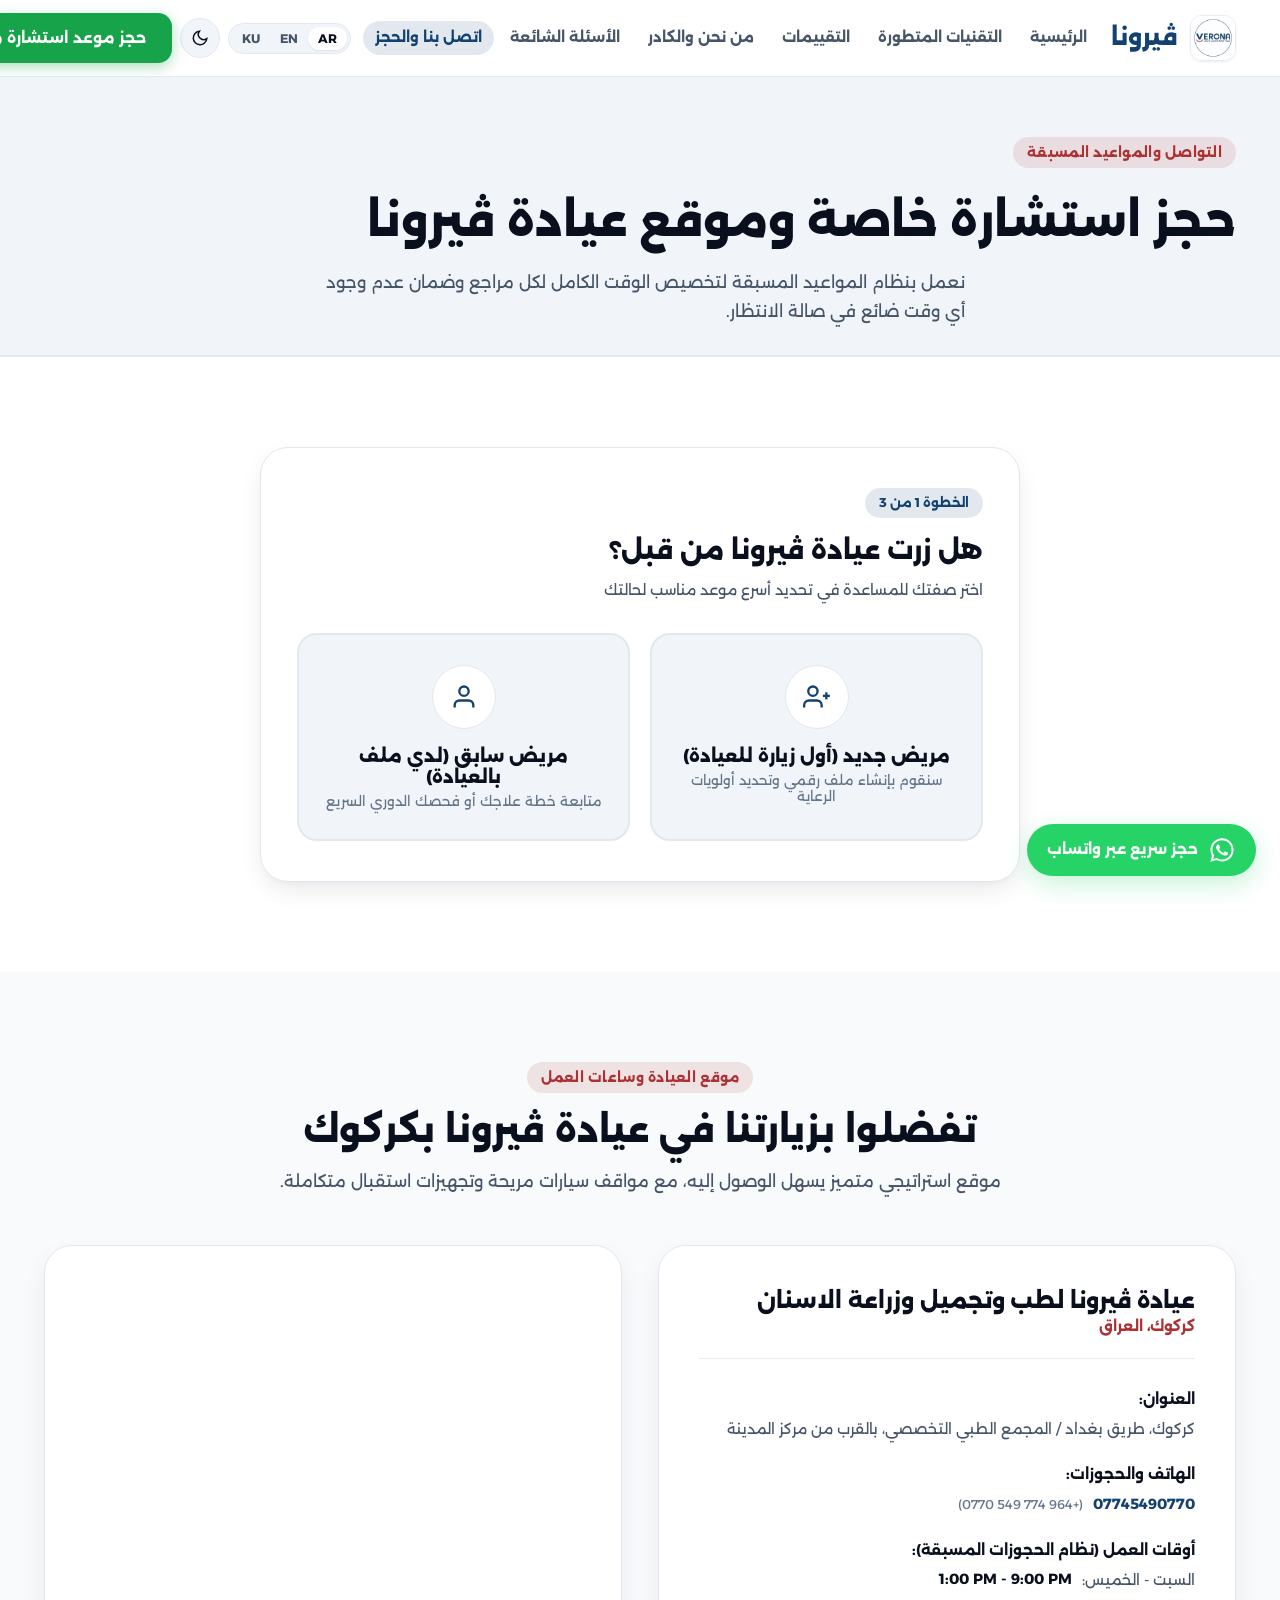
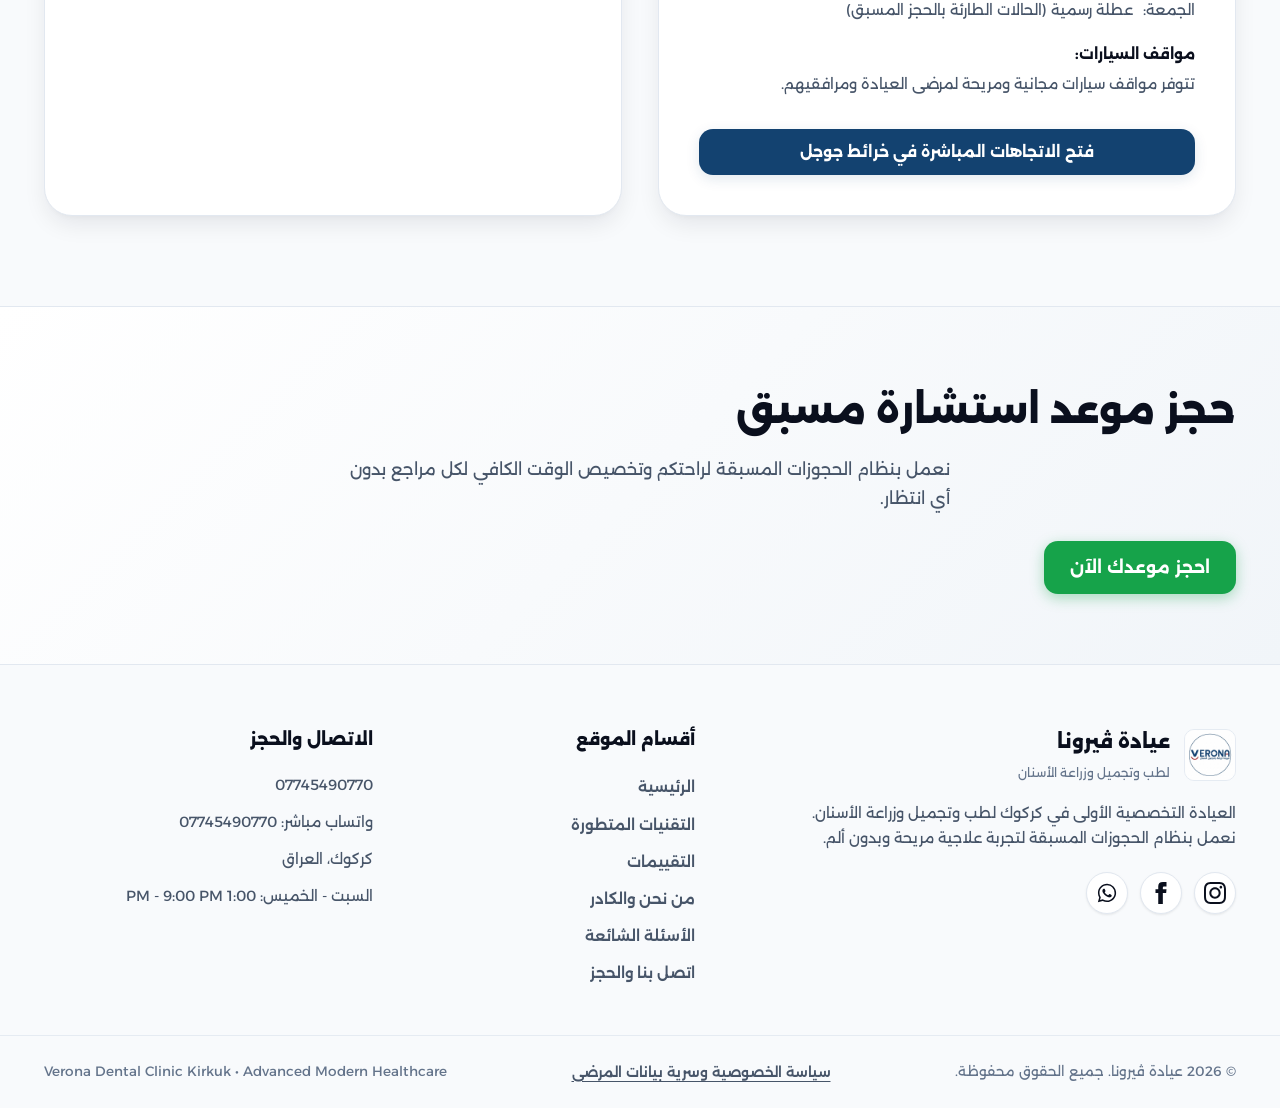
==== commit 725f8f82: "Fix header logo text, prevent nav items wrapping, and repair button styling" ====
--- a/contact.html
+++ b/contact.html
@@ -35,8 +35,7 @@
         <img src="assets/logo-black-bg.jpg" alt="Verona Clinic Logo" class="brand-logo dark-logo" width="46"
           height="46">
         <div class="brand-text">
-          <span class="brand-name" data-i18n="brand_name">عيادة ڤيرونا</span>
-          <span class="brand-subtitle" data-i18n="brand_tagline">لطب وتجميل وزراعة الأسنان</span>
+          <span class="brand-name" data-i18n="header_brand_name">ڤيرونا</span>
         </div>
       </a>
 
--- a/styles.css
+++ b/styles.css
@@ -270,7 +270,7 @@
   align-items: center;
   justify-content: space-between;
   height: 76px;
-  gap: 16px;
+  gap: 12px;
 }
 
 .brand-link {
@@ -278,6 +278,8 @@
   align-items: center;
   gap: 12px;
   text-align: right;
+  flex-shrink: 0;
+  cursor: pointer;
 }
 
 html[dir="ltr"] .brand-link {
@@ -285,10 +287,11 @@
 }
 
 .brand-logo {
-  border-radius: 10px;
+  border-radius: 12px;
   object-fit: cover;
   box-shadow: var(--shadow-sm);
   border: 1px solid var(--color-border-subtle);
+  flex-shrink: 0;
 }
 
 [data-theme="light"] .dark-logo {
@@ -310,40 +313,53 @@
 .brand-text {
   display: flex;
   flex-direction: column;
+  white-space: nowrap;
 }
 
 .brand-name {
-  font-size: 1.25rem;
+  font-size: 1.45rem;
   font-weight: 800;
-  color: var(--color-text-headline);
-  line-height: 1.2;
+  color: var(--color-brand-sapphire);
+  line-height: 1;
+  white-space: nowrap !important;
+  letter-spacing: -0.01em;
+}
+
+[data-theme="dark"] .brand-name {
+  color: #38bdf8;
 }
 
 .brand-subtitle {
-  font-size: 0.75rem;
-  color: var(--color-text-subtle);
-  font-weight: 500;
+  display: none !important;
 }
 
 .nav-menu {
   display: flex;
   align-items: center;
-  gap: 6px;
+  gap: 4px;
+  flex-shrink: 0;
 }
 
 .nav-item {
-  padding: 8px 14px;
-  font-size: 0.95rem;
-  font-weight: 600;
+  display: inline-flex;
+  align-items: center;
+  justify-content: center;
+  padding: 8px 12px;
+  font-size: 0.9rem;
+  font-weight: 700;
   color: var(--color-text-muted);
-  border-radius: var(--radius-sm);
+  border-radius: var(--radius-pill);
   position: relative;
   transition: all var(--transition-fast);
+  white-space: nowrap !important;
+  line-height: 1.2;
+  text-decoration: none;
+  cursor: pointer;
 }
 
 .nav-item:hover {
-  color: var(--color-text-headline);
-  background: var(--color-canvas-subtle);
+  color: var(--color-brand-sapphire);
+  background: var(--color-brand-sapphire-glow);
 }
 
 .nav-item.active {
@@ -355,7 +371,8 @@
 .nav-actions {
   display: flex;
   align-items: center;
-  gap: 10px;
+  gap: 8px;
+  flex-shrink: 0;
 }
 
 .lang-switcher {
@@ -1982,11 +1999,12 @@
 
   .nav-item {
     padding: 6px 10px;
-    font-size: 0.88rem;
+    font-size: 0.86rem;
+    white-space: nowrap !important;
   }
 
   .brand-subtitle {
-    display: none;
+    display: none !important;
   }
 }
 
@@ -2438,24 +2456,14 @@
   background: var(--color-brand-ruby);
   color: #ffffff !important;
 }
-
-@media (max-width: 992px) {
+}
 
 @media (max-width: 900px) {
   body {
     padding-bottom: 68px;
   }
-
-@media (max-width: 640px) {
-  .ladder-grid {
-    grid-template-columns: 1fr;
-  }
-  .assess-inputs-wrap {
-    grid-template-columns: 1fr;
-  }
-  .btn-hero-cta {
-    width: 100%;
-  }
+}
+
 .btn-critical-blue {
   background: #134270;
   color: #ffffff !important;
